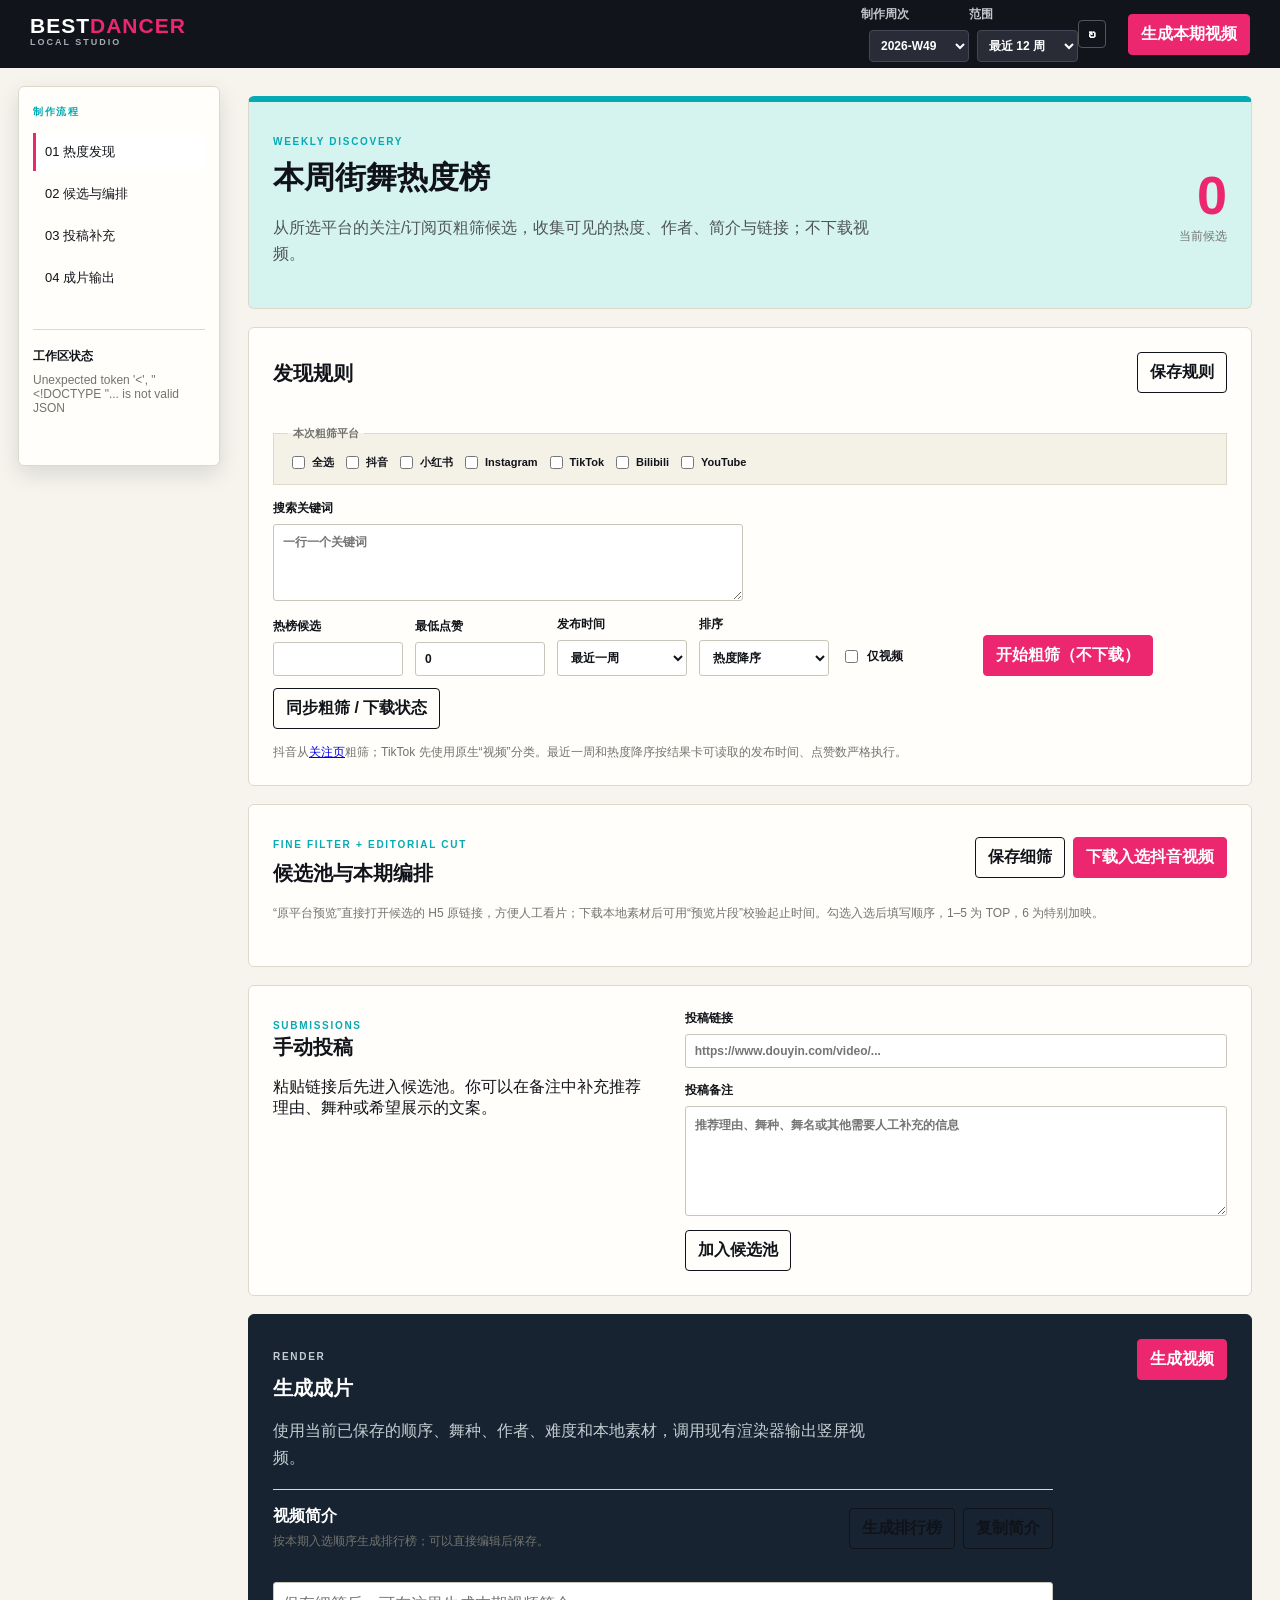
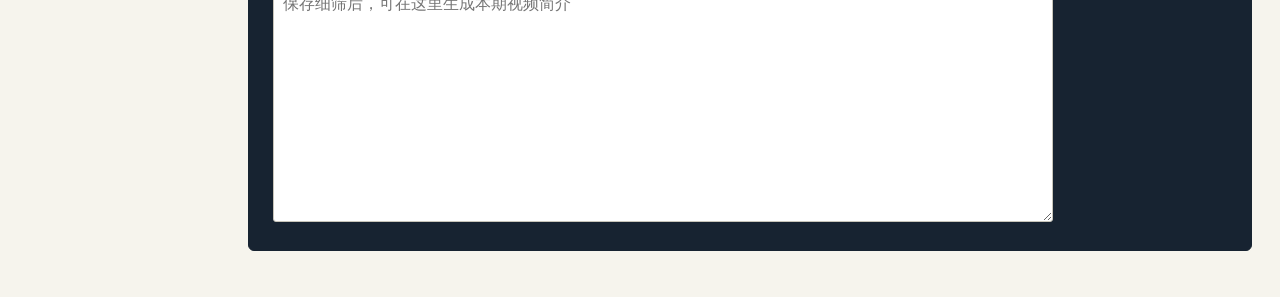
==== admin/index.html @ ee00af4d "feat: add editorial previews and metadata controls" ====
<!doctype html>
<html lang="zh-CN">
<head>
  <meta charset="utf-8">
  <meta name="viewport" content="width=device-width, initial-scale=1">
  <title>BestDancer 工作台</title>
  <link rel="stylesheet" href="style.css">
  <link rel="stylesheet" href="overrides.css">
</head>
<body>
  <header><div class="brand">BEST<span>DANCER</span><small>LOCAL STUDIO</small></div><div class="episode"><label>制作周次<select id="week" aria-label="制作周次"></select></label><label>范围<select id="workspace-range" aria-label="最近周数"><option value="8">最近 8 周</option><option value="12" selected>最近 12 周</option><option value="24">最近 24 周</option></select></label><button class="icon" id="reload" title="刷新工作区">↻</button></div><button class="primary" id="render">生成本期视频</button></header>
  <main>
    <aside>
      <div class="rail-title">制作流程</div>
      <nav><a class="active" href="#discover">01 热度发现</a><a href="#candidates">02 候选与编排</a><a href="#submit">03 投稿补充</a><a href="#produce">04 成片输出</a></nav>
      <section class="status"><b>工作区状态</b><span id="status">正在载入</span><div id="workspace-list" class="workspace-list" aria-label="已载入工作区"></div><pre id="job-output"></pre></section>
    </aside>
    <div class="content">
      <section id="discover" class="panel hero"><div><p class="eyebrow">WEEKLY DISCOVERY</p><h1>本周街舞热度榜</h1><p>从所选平台的关注/订阅页粗筛候选，收集可见的热度、作者、简介与链接；不下载视频。</p></div><div class="metric"><strong id="candidate-count">0</strong><span>当前候选</span></div></section>
      <section class="panel settings"><div class="section-head"><h2>发现规则</h2><button id="save-settings">保存规则</button></div><fieldset class="platform-picker"><legend>本次粗筛平台</legend><label><input id="platform-all" type="checkbox">全选</label><label><input class="platform" value="douyin" type="checkbox">抖音</label><label><input class="platform" value="xiaohongshu" type="checkbox">小红书</label><label><input class="platform" value="instagram" type="checkbox">Instagram</label><label><input class="platform" value="tiktok" type="checkbox">TikTok</label><label><input class="platform" value="bilibili" type="checkbox">Bilibili</label><label><input class="platform" value="youtube" type="checkbox">YouTube</label></fieldset><label>搜索关键词<textarea id="keywords" placeholder="一行一个关键词"></textarea></label><div class="inline discovery-filters"><label>热榜候选<input id="top-limit" type="number" min="5" max="100"></label><label>最低点赞<input id="min-likes" type="number" min="0" step="100" value="0"></label><label>发布时间<select id="recent-days"><option value="7">最近一周</option><option value="30">最近一个月</option></select></label><label>排序<select id="sort-by"><option value="heat_desc">热度降序</option></select></label><label class="check-filter"><input id="videos-only" type="checkbox">仅视频</label><button class="primary" id="discover-action">开始粗筛（不下载）</button><button id="import-action">同步粗筛 / 下载状态</button></div><p class="quiet">抖音从<a href="https://www.douyin.com/follow" target="_blank" rel="noreferrer noopener">关注页</a>粗筛；TikTok 先使用原生“视频”分类。最近一周和热度降序按结果卡可读取的发布时间、点赞数严格执行。</p></section>
      <section id="candidates" class="panel"><div class="section-head"><div><p class="eyebrow">FINE FILTER + EDITORIAL CUT</p><h2>候选池与本期编排</h2></div><div class="section-actions"><button id="save-config">保存细筛</button><button class="primary" id="download-action">下载入选抖音视频</button></div></div><p class="quiet">“原平台预览”直接打开候选的 H5 原链接，方便人工看片；下载本地素材后可用“预览片段”校验起止时间。勾选入选后填写顺序，1–5 为 TOP，6 为特别加映。</p><div id="candidate-list" class="candidate-list"></div></section>
      <section id="submit" class="panel submission-panel"><div><p class="eyebrow">SUBMISSIONS</p><h2>手动投稿</h2><p>粘贴链接后先进入候选池。你可以在备注中补充推荐理由、舞种或希望展示的文案。</p></div><form id="submission-form" class="submission-form"><label>投稿链接<input id="manual-url" type="url" placeholder="https://www.douyin.com/video/..." required></label><label>投稿备注<textarea id="manual-note" rows="4" placeholder="推荐理由、舞种、舞名或其他需要人工补充的信息"></textarea></label><button type="submit" id="add-manual">加入候选池</button></form></section>
      <section id="produce" class="panel produce"><div class="produce-copy"><p class="eyebrow">RENDER</p><h2>生成成片</h2><p>使用当前已保存的顺序、舞种、作者、难度和本地素材，调用现有渲染器输出竖屏视频。</p><div class="video-description"><div class="section-head"><div><h3>视频简介</h3><p>按本期入选顺序生成排行榜；可以直接编辑后保存。</p></div><div class="section-actions"><button id="generate-description" type="button">生成排行榜</button><button id="copy-description" type="button">复制简介</button></div></div><textarea id="video-description" rows="13" placeholder="保存细筛后，可在这里生成本期视频简介"></textarea></div></div><button class="primary" id="render-bottom">生成视频</button></section>
    </div>
  </main>
  <template id="candidate-template"><article class="candidate-card"><header class="candidate-card-header"><label class="choose-control"><input class="chosen" type="checkbox"><span>入选本期</span></label><label class="order-control">视频顺序<input class="order" type="number" min="1" max="6" placeholder="-" aria-label="入选顺序"></label><div class="heat"></div><div class="download-cell"></div><a class="source-link" target="_blank" rel="noreferrer noopener">打开原视频</a></header><div class="candidate-fields"><label>舞种<select class="dance-type"><option value="Hip-hop">Hip-hop</option><option value="Urban">Urban</option><option value="Jazz">Jazz</option><option value="K-pop">K-pop</option><option value="水系">水系</option><option value="Popping">Popping</option><option value="Locking">Locking</option></select></label><label>舞名<input class="title" placeholder="填写舞名"></label><label>作者账号<input class="creator" placeholder="@作者"></label><label>难度<select class="stars"><option value="1">1 星</option><option value="2">2 星</option><option value="3">3 星</option><option value="4">4 星</option><option value="5">5 星</option></select></label><label class="narration-field">口播文案<textarea class="narration" rows="5" placeholder="本支舞的口播文案"></textarea></label><div class="clip-controls" aria-label="视频片段"><label>开始秒数<input class="clip-start" type="number" min="0" step="0.1" value="0"></label><label>结束秒数<input class="clip-end" type="number" min="0.1" step="0.1" placeholder="例如 15"></label><button class="preview-clip" type="button">预览片段</button><span class="clip-status" aria-live="polite"></span><video class="clip-player" controls preload="metadata" hidden></video></div><div class="voice-controls" aria-label="配音试听"><label>口播音色<select class="voice"><option value="zh-CN-XiaoyiNeural">晓伊 · 活力女声</option><option value="zh-CN-XiaoxiaoNeural">晓晓 · 元气女声</option><option value="zh-CN-XiaohanNeural">晓涵 · 轻快女声</option><option value="zh-CN-YunxiNeural">云希 · 清爽男声</option><option value="zh-CN-YunyangNeural">云扬 · 磁性男声</option></select></label><label>语速<select class="voice-rate"><option value="+0%">自然</option><option value="+12%">轻快</option><option value="+20%">高能</option></select></label><button class="preview-voice" type="button">生成试听</button><span class="voice-status" aria-live="polite"></span><audio class="voice-player" controls preload="none" hidden></audio></div></div></article></template>
  <script src="app.js"></script>
</body>
</html>
---- admin/style.css ----
td input,td select,td textarea{padding:6px;font-size:12px}.order{width:52px}.dance-type{margin-bottom:5px}.narration{width:260px;min-height:88px;line-height:1.45;resize:vertical}.chosen{width:auto;accent-color:var(--pink)}.heat{font-weight:900}.heat small{font-weight:400;color:var(--muted);display:block}.source-link{color:var(--cyan);font-weight:700}.submit,.produce{display:flex;justify-content:space-between;gap:25px;align-items:end}.submit>div:last-child{display:grid;grid-template-columns:1fr 1fr auto;gap:8px;flex:1;max-width:600px}.produce{background:#172331;color:#fff;border-color:#172331}.produce p{color:#c4ced2}@media(max-width:800px){header{padding:0 15px}.brand{font-size:16px}main{display:block}aside{border-right:0;border-bottom:1px solid var(--line);padding:12px 16px}nav{display:flex;overflow:auto;margin:8px 0}.status{display:none}.content{padding:15px}.hero,.submit,.produce{display:block}.metric{text-align:left;margin-top:15px}.settings{display:block}.settings>*{margin-bottom:14px}.inline{display:grid;grid-template-columns:1fr 1fr}.inline button{grid-column:span 1}.submit>div:last-child{display:grid;margin-top:14px;grid-template-columns:1fr}.episode label{display:none}}
:root{--ink:#11131a;--paper:#f6f4ed;--card:#fffefa;--line:#dcd8ca;--pink:#ed276f;--cyan:#06a9b4;--yellow:#f5c849;--muted:#73746e}*{box-sizing:border-box}body{margin:0;background:var(--paper);color:var(--ink);font-family:ui-rounded,"PingFang SC","Hiragino Sans GB",sans-serif;letter-spacing:0}header{height:68px;display:flex;align-items:center;gap:22px;padding:0 30px;background:#12141c;color:#fff;position:sticky;top:0;z-index:4}.brand{font-weight:900;font-size:21px;line-height:17px;letter-spacing:1px}.brand span{color:var(--pink)}.brand small{display:block;font-size:9px;letter-spacing:2px;color:#a8abb6}.episode{margin-left:auto;display:flex;align-items:center;gap:8px}.episode label{font-size:12px;color:#c3c5cc}.episode input{margin-left:8px;background:#292c36;border:1px solid #444855;color:white;padding:7px;border-radius:4px}button{border:1px solid var(--ink);background:transparent;color:var(--ink);border-radius:4px;padding:9px 12px;font:inherit;font-weight:700;cursor:pointer}button:hover{background:var(--yellow)}button.primary{background:var(--pink);color:#fff;border-color:var(--pink)}button.primary:hover{background:#c91758}.icon{color:#fff;border-color:#555;padding:4px 9px}main{display:grid;grid-template-columns:216px minmax(0,1fr);min-height:calc(100vh - 68px)}aside{border-right:1px solid var(--line);padding:28px 16px;background:#eeece3}.rail-title,.eyebrow{font-size:10px;font-weight:900;letter-spacing:1.7px;color:var(--cyan)}nav{margin:14px 0 32px;display:grid;gap:4px}nav a{color:var(--ink);text-decoration:none;font-size:13px;padding:10px 9px;border-left:3px solid transparent}nav a.active,nav a:hover{background:#fff;border-left-color:var(--pink)}.status{border-top:1px solid var(--line);padding-top:18px;font-size:12px}.status b{display:block;margin-bottom:8px}.status span{color:var(--muted)}pre{white-space:pre-wrap;font-size:10px;max-height:200px;overflow:auto}.content{max-width:1300px;width:100%;margin:auto;padding:28px}.panel{background:var(--card);border:1px solid var(--line);margin-bottom:18px;padding:24px;border-radius:6px}.hero{background:#d5f4ef;display:flex;justify-content:space-between;align-items:center;min-height:174px;border-top:6px solid var(--cyan)}h1{font-size:31px;margin:6px 0}h2{font-size:20px;margin:3px 0 0}.hero p:not(.eyebrow),.submit p,.produce p{color:#4e5556;max-width:620px;line-height:1.65}.metric{text-align:right}.metric strong{font-size:54px;color:var(--pink);display:block}.metric span{font-size:12px;color:var(--muted)}.section-head{display:flex;align-items:center;justify-content:space-between;margin-bottom:18px}.settings{display:grid;grid-template-columns:1fr 1fr;gap:15px}.settings .section-head,.settings .inline,.settings .quiet{grid-column:1/-1}label{font-size:12px;font-weight:800;display:grid;gap:7px}input,textarea,select{width:100%;font:inherit;color:var(--ink);background:#fff;border:1px solid #c8c5ba;border-radius:3px;padding:9px}textarea{height:77px;resize:vertical}.inline{display:flex;align-items:end;gap:12px}.inline label{width:130px}.quiet{color:var(--muted);font-size:12px;margin:0}.table-wrap{overflow:auto}table{border-collapse:collapse;width:100%;min-width:780px}th{text-align:left;font-size:11px;letter-spacing:1px;color:var(--muted);padding:10px;border-bottom:1px solid var(--line)}td{padding:9px;border-bottom:1px solid #ece9df;font-size:13px;vertical-align:top}td input,td select{padding:6px;font-size:12px}.chosen{width:auto;accent-color:var(--pink)}.heat{font-weight:900}.heat small{font-weight:400;color:var(--muted);display:block}.source-link{color:var(--cyan);font-weight:700}.selected-list{display:flex;gap:10px;flex-wrap:wrap}.pick{padding:11px 14px;background:#f9eec3;border:1px solid #e2c763;border-radius:4px;min-width:150px;cursor:grab}.pick b{display:block;font-size:11px;color:#92510a}.pick span{font-size:13px}.submit,.produce{display:flex;justify-content:space-between;gap:25px;align-items:end}.submit>div:last-child{display:grid;grid-template-columns:1fr 1fr auto;gap:8px;flex:1;max-width:600px}.produce{background:#172331;color:#fff;border-color:#172331}.produce p{color:#c4ced2}@media(max-width:800px){header{padding:0 15px}.brand{font-size:16px}main{display:block}aside{border-right:0;border-bottom:1px solid var(--line);padding:12px 16px}nav{display:flex;overflow:auto;margin:8px 0}.status{display:none}.content{padding:15px}.hero,.submit,.produce{display:block}.metric{text-align:left;margin-top:15px}.settings{display:block}.settings>*{margin-bottom:14px}.inline{display:grid;grid-template-columns:1fr 1fr}.inline button{grid-column:span 1}.submit>div:last-child{display:grid;margin-top:14px;grid-template-columns:1fr}.episode label{display:none}}
---- admin/overrides.css ----
.platform-picker {
  display: flex;
  flex-wrap: wrap;
  gap: 8px;
  align-items: center;
}

@media (min-width: 981px) {
  main { display: block; }

  aside {
    position: fixed;
    z-index: 3;
    top: 86px;
    left: 18px;
    width: 202px;
    max-height: calc(100vh - 104px);
    overflow: auto;
    padding: 18px 14px;
    border: 1px solid #dcd8ca;
    border-radius: 6px;
    background: #fffefa;
    box-shadow: 0 8px 22px rgba(17, 19, 26, 0.12);
  }

  .content {
    max-width: 1300px;
    padding-left: 248px;
  }

  aside .status { margin-top: 24px; }
}

.platform-picker label {
  display: flex;
  gap: 4px;
  align-items: center;
  color: #11131a;
  font-size: 11px;
}

.platform-picker input {
  width: auto;
  accent-color: #ed276f;
}

.platform-picker {
  grid-column: 1 / -1;
  margin: 0;
  padding: 12px 14px;
  border: 1px solid #dcd8ca;
  background: #f4f1e7;
}

.platform-picker legend {
  padding: 0 5px;
  color: #73746e;
  font-size: 11px;
  font-weight: 800;
}

.discovery-filters {
  align-items: end;
  flex-wrap: wrap;
}

.discovery-filters .check-filter {
  display: flex;
  gap: 6px;
  align-items: center;
  min-height: 38px;
}

.discovery-filters .check-filter input { width: auto; accent-color: #ed276f; }

.workspace-list {
  display: grid;
  gap: 5px;
  margin-top: 12px;
}

.workspace-item {
  width: 100%;
  padding: 7px 8px;
  border-color: #dcd8ca;
  color: #494a48;
  font-size: 10px;
  line-height: 1.35;
  text-align: left;
}

.workspace-item:hover,
.workspace-item.active {
  border-color: #ed276f;
  background: #fff1f6;
  color: #11131a;
}

.episode select {
  margin-left: 8px;
  border: 1px solid #444855;
  border-radius: 4px;
  background: #292c36;
  color: #fff;
  padding: 7px;
}

.section-actions {
  display: flex;
  gap: 8px;
}

.download {
  font-size: 11px;
  font-weight: 800;
  white-space: nowrap;
}

.download.ready { color: #148164; }
.download.downloaded { color: #087fa1; }
.download.unavailable,
.download.failed { color: #a2403f; }

.candidate-list {
  display: grid;
  gap: 14px;
  margin-top: 20px;
}

.candidate-card {
  border: 1px solid #dcd8ca;
  border-left: 4px solid #06a9b4;
  background: #fffefa;
}

.candidate-card:has(.chosen:checked) {
  border-left-color: #ed276f;
  background: #fffafc;
}

.candidate-card-header {
  display: flex;
  align-items: center;
  gap: 18px;
  padding: 12px 16px;
  border-bottom: 1px solid #e7e3d8;
  background: #f4f1e7;
  color: #11131a;
}

.choose-control,
.order-control {
  display: flex;
  align-items: center;
  gap: 7px;
  font-size: 12px;
  font-weight: 800;
}

.choose-control input { width: auto; accent-color: #ed276f; }
.order-control input { width: 56px; padding: 5px 7px; }
.candidate-card .heat { margin-left: auto; font-size: 15px; }
.candidate-card .heat small { display: inline; margin-left: 6px; }
.candidate-card .source-link { margin-left: 4px; white-space: nowrap; }

.candidate-fields {
  display: grid;
  grid-template-columns: 150px minmax(180px, 1fr) minmax(180px, 1fr) 100px;
  gap: 14px;
  padding: 16px;
}

.candidate-fields label,
.submission-form label {
  display: grid;
  gap: 7px;
  font-size: 12px;
  font-weight: 800;
}

.candidate-fields .narration-field { grid-column: 1 / -1; }
.candidate-fields textarea { min-height: 112px; line-height: 1.55; resize: vertical; }

.clip-controls,
.voice-controls {
  display: flex;
  grid-column: 1 / -1;
  flex-wrap: wrap;
  gap: 12px;
  align-items: end;
  padding: 12px;
  border: 1px solid #dcd8ca;
  background: #f7f4ec;
}

.clip-controls label,
.voice-controls label { min-width: 155px; }
.clip-controls button,
.voice-controls button { min-height: 38px; }
.clip-status,
.voice-status { min-width: 88px; padding: 9px 0; color: #5f605c; font-size: 12px; }
.clip-player { width: min(100%, 360px); max-height: 320px; background: #11131a; }
.voice-player { width: min(100%, 280px); height: 38px; }

.submission-panel {
  display: grid;
  grid-template-columns: minmax(260px, 0.7fr) minmax(360px, 1fr);
  gap: 32px;
  align-items: start;
}

.submission-panel p { margin-bottom: 0; }

.submission-form {
  display: grid;
  gap: 14px;
}

.submission-form textarea { min-height: 110px; line-height: 1.55; resize: vertical; }
.submission-form button { justify-self: start; }

.produce { align-items: start; }
.produce-copy { width: min(100%, 780px); }
.video-description {
  margin-top: 18px;
  padding-top: 16px;
  border-top: 1px solid #dcd8ca;
}

.video-description h3 { margin: 0; font-size: 16px; }
.video-description p { margin: 5px 0 0; color: #73746e; font-size: 12px; }
.video-description textarea { width: 100%; min-height: 240px; margin-top: 12px; line-height: 1.55; resize: vertical; }

@media (max-width: 1000px) {
  header { height: auto; }
  .episode { margin-left: auto; }
  .candidate-fields { grid-template-columns: repeat(2, minmax(0, 1fr)); }
}

@media (max-width: 980px) {
  main { display: block; }
  aside {
    border-right: 0;
    border-bottom: 1px solid #dcd8ca;
    padding: 14px 20px;
    background: #eeece3;
  }
  aside nav { display: flex; overflow-x: auto; gap: 4px; margin: 10px 0 0; }
  aside nav a { flex: 0 0 auto; }
  aside .status { display: none; }
  .content { padding: 20px; }
}

@media (max-width: 800px) {
  .section-actions { margin-top: 12px; }
  .candidate-card-header { align-items: flex-start; flex-wrap: wrap; gap: 10px 14px; }
  .candidate-card .heat { margin-left: 0; }
  .candidate-fields { grid-template-columns: 1fr; }
  .clip-controls,
  .voice-controls { align-items: stretch; }
  .clip-controls label,
  .voice-controls label { min-width: 0; flex: 1 1 140px; }
  .clip-player,
  .voice-player { width: 100%; }
  .submission-panel { grid-template-columns: 1fr; gap: 20px; }
}
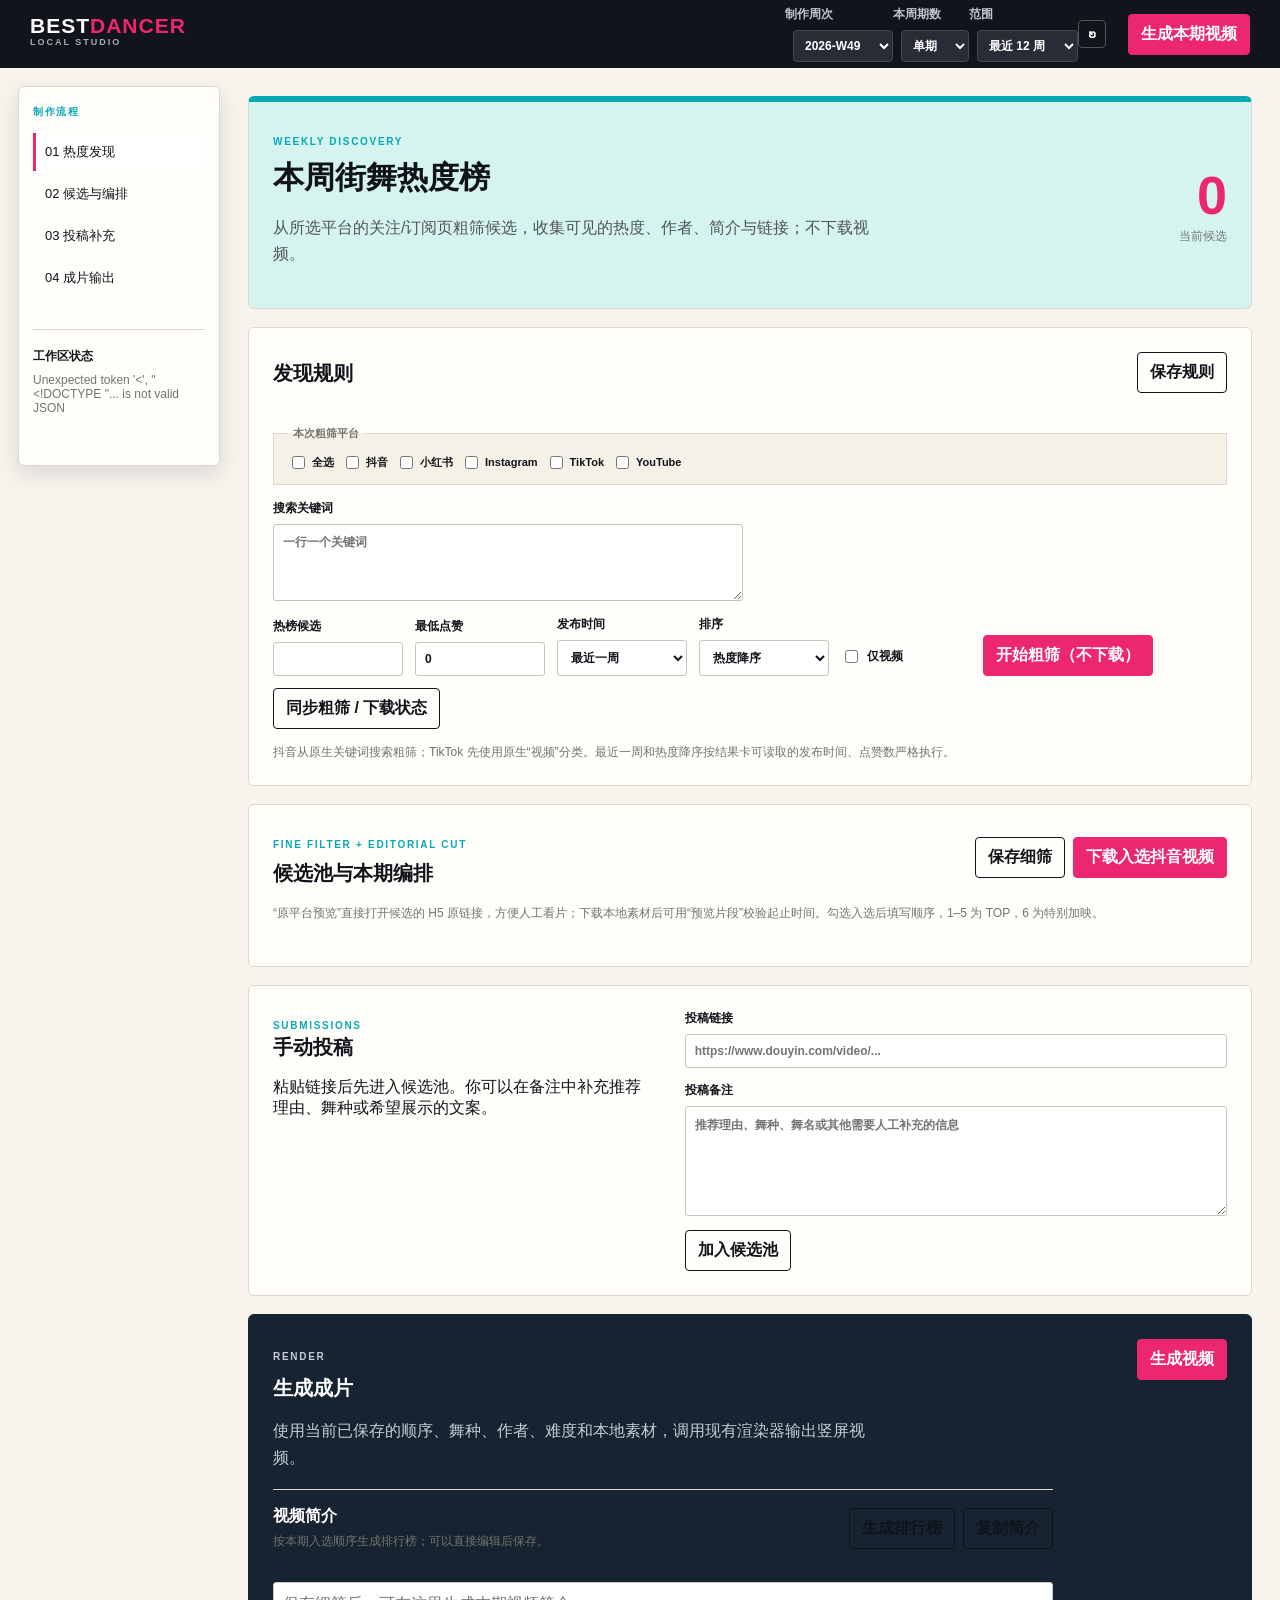
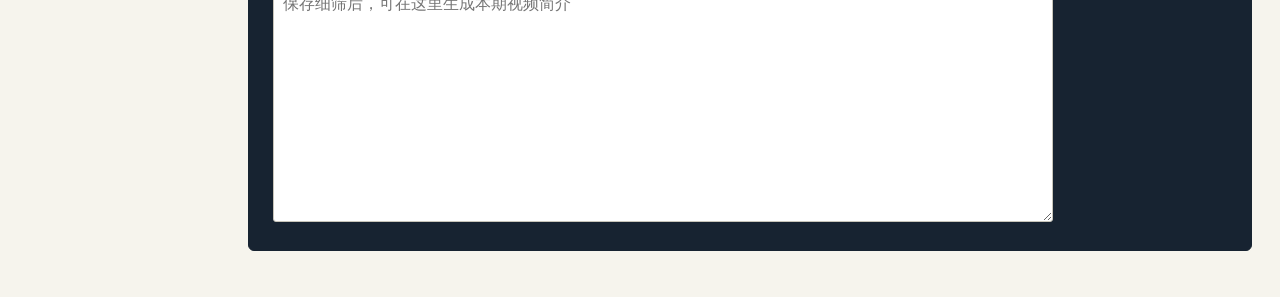
==== commit 066bd4cf: "feat: improve cross-platform dance curation Add A/B editions, native video-only discovery with Xiaoh" ====
--- a/admin/index.html
+++ b/admin/index.html
@@ -8,7 +8,7 @@
   <link rel="stylesheet" href="overrides.css">
 </head>
 <body>
-  <header><div class="brand">BEST<span>DANCER</span><small>LOCAL STUDIO</small></div><div class="episode"><label>制作周次<select id="week" aria-label="制作周次"></select></label><label>范围<select id="workspace-range" aria-label="最近周数"><option value="8">最近 8 周</option><option value="12" selected>最近 12 周</option><option value="24">最近 24 周</option></select></label><button class="icon" id="reload" title="刷新工作区">↻</button></div><button class="primary" id="render">生成本期视频</button></header>
+  <header><div class="brand">BEST<span>DANCER</span><small>LOCAL STUDIO</small></div><div class="episode"><label>制作周次<select id="week" aria-label="制作周次"></select></label><label>本周期数<select id="edition" aria-label="本周期数"><option value="">单期</option><option value="A">上部</option><option value="B">下部</option></select></label><label>范围<select id="workspace-range" aria-label="最近周数"><option value="8">最近 8 周</option><option value="12" selected>最近 12 周</option><option value="24">最近 24 周</option></select></label><button class="icon" id="reload" title="刷新工作区">↻</button></div><button class="primary" id="render">生成本期视频</button></header>
   <main>
     <aside>
       <div class="rail-title">制作流程</div>
@@ -17,13 +17,13 @@
     </aside>
     <div class="content">
       <section id="discover" class="panel hero"><div><p class="eyebrow">WEEKLY DISCOVERY</p><h1>本周街舞热度榜</h1><p>从所选平台的关注/订阅页粗筛候选，收集可见的热度、作者、简介与链接；不下载视频。</p></div><div class="metric"><strong id="candidate-count">0</strong><span>当前候选</span></div></section>
-      <section class="panel settings"><div class="section-head"><h2>发现规则</h2><button id="save-settings">保存规则</button></div><fieldset class="platform-picker"><legend>本次粗筛平台</legend><label><input id="platform-all" type="checkbox">全选</label><label><input class="platform" value="douyin" type="checkbox">抖音</label><label><input class="platform" value="xiaohongshu" type="checkbox">小红书</label><label><input class="platform" value="instagram" type="checkbox">Instagram</label><label><input class="platform" value="tiktok" type="checkbox">TikTok</label><label><input class="platform" value="bilibili" type="checkbox">Bilibili</label><label><input class="platform" value="youtube" type="checkbox">YouTube</label></fieldset><label>搜索关键词<textarea id="keywords" placeholder="一行一个关键词"></textarea></label><div class="inline discovery-filters"><label>热榜候选<input id="top-limit" type="number" min="5" max="100"></label><label>最低点赞<input id="min-likes" type="number" min="0" step="100" value="0"></label><label>发布时间<select id="recent-days"><option value="7">最近一周</option><option value="30">最近一个月</option></select></label><label>排序<select id="sort-by"><option value="heat_desc">热度降序</option></select></label><label class="check-filter"><input id="videos-only" type="checkbox">仅视频</label><button class="primary" id="discover-action">开始粗筛（不下载）</button><button id="import-action">同步粗筛 / 下载状态</button></div><p class="quiet">抖音从<a href="https://www.douyin.com/follow" target="_blank" rel="noreferrer noopener">关注页</a>粗筛；TikTok 先使用原生“视频”分类。最近一周和热度降序按结果卡可读取的发布时间、点赞数严格执行。</p></section>
+      <section class="panel settings"><div class="section-head"><h2>发现规则</h2><button id="save-settings">保存规则</button></div><fieldset class="platform-picker"><legend>本次粗筛平台</legend><label><input id="platform-all" type="checkbox">全选</label><label><input class="platform" value="douyin" type="checkbox">抖音</label><label><input class="platform" value="xiaohongshu" type="checkbox">小红书</label><label><input class="platform" value="instagram" type="checkbox">Instagram</label><label><input class="platform" value="tiktok" type="checkbox">TikTok</label><label><input class="platform" value="youtube" type="checkbox">YouTube</label></fieldset><label>搜索关键词<textarea id="keywords" placeholder="一行一个关键词"></textarea></label><div class="inline discovery-filters"><label>热榜候选<input id="top-limit" type="number" min="5" max="100"></label><label>最低点赞<input id="min-likes" type="number" min="0" step="100" value="0"></label><label>发布时间<select id="recent-days"><option value="7">最近一周</option><option value="30">最近一个月</option></select></label><label>排序<select id="sort-by"><option value="heat_desc">热度降序</option></select></label><label class="check-filter"><input id="videos-only" type="checkbox">仅视频</label><button class="primary" id="discover-action">开始粗筛（不下载）</button><button id="import-action">同步粗筛 / 下载状态</button></div><p class="quiet">抖音从原生关键词搜索粗筛；TikTok 先使用原生“视频”分类。最近一周和热度降序按结果卡可读取的发布时间、点赞数严格执行。</p></section>
       <section id="candidates" class="panel"><div class="section-head"><div><p class="eyebrow">FINE FILTER + EDITORIAL CUT</p><h2>候选池与本期编排</h2></div><div class="section-actions"><button id="save-config">保存细筛</button><button class="primary" id="download-action">下载入选抖音视频</button></div></div><p class="quiet">“原平台预览”直接打开候选的 H5 原链接，方便人工看片；下载本地素材后可用“预览片段”校验起止时间。勾选入选后填写顺序，1–5 为 TOP，6 为特别加映。</p><div id="candidate-list" class="candidate-list"></div></section>
       <section id="submit" class="panel submission-panel"><div><p class="eyebrow">SUBMISSIONS</p><h2>手动投稿</h2><p>粘贴链接后先进入候选池。你可以在备注中补充推荐理由、舞种或希望展示的文案。</p></div><form id="submission-form" class="submission-form"><label>投稿链接<input id="manual-url" type="url" placeholder="https://www.douyin.com/video/..." required></label><label>投稿备注<textarea id="manual-note" rows="4" placeholder="推荐理由、舞种、舞名或其他需要人工补充的信息"></textarea></label><button type="submit" id="add-manual">加入候选池</button></form></section>
       <section id="produce" class="panel produce"><div class="produce-copy"><p class="eyebrow">RENDER</p><h2>生成成片</h2><p>使用当前已保存的顺序、舞种、作者、难度和本地素材，调用现有渲染器输出竖屏视频。</p><div class="video-description"><div class="section-head"><div><h3>视频简介</h3><p>按本期入选顺序生成排行榜；可以直接编辑后保存。</p></div><div class="section-actions"><button id="generate-description" type="button">生成排行榜</button><button id="copy-description" type="button">复制简介</button></div></div><textarea id="video-description" rows="13" placeholder="保存细筛后，可在这里生成本期视频简介"></textarea></div></div><button class="primary" id="render-bottom">生成视频</button></section>
     </div>
   </main>
-  <template id="candidate-template"><article class="candidate-card"><header class="candidate-card-header"><label class="choose-control"><input class="chosen" type="checkbox"><span>入选本期</span></label><label class="order-control">视频顺序<input class="order" type="number" min="1" max="6" placeholder="-" aria-label="入选顺序"></label><div class="heat"></div><div class="download-cell"></div><a class="source-link" target="_blank" rel="noreferrer noopener">打开原视频</a></header><div class="candidate-fields"><label>舞种<select class="dance-type"><option value="Hip-hop">Hip-hop</option><option value="Urban">Urban</option><option value="Jazz">Jazz</option><option value="K-pop">K-pop</option><option value="水系">水系</option><option value="Popping">Popping</option><option value="Locking">Locking</option></select></label><label>舞名<input class="title" placeholder="填写舞名"></label><label>作者账号<input class="creator" placeholder="@作者"></label><label>难度<select class="stars"><option value="1">1 星</option><option value="2">2 星</option><option value="3">3 星</option><option value="4">4 星</option><option value="5">5 星</option></select></label><label class="narration-field">口播文案<textarea class="narration" rows="5" placeholder="本支舞的口播文案"></textarea></label><div class="clip-controls" aria-label="视频片段"><label>开始秒数<input class="clip-start" type="number" min="0" step="0.1" value="0"></label><label>结束秒数<input class="clip-end" type="number" min="0.1" step="0.1" placeholder="例如 15"></label><button class="preview-clip" type="button">预览片段</button><span class="clip-status" aria-live="polite"></span><video class="clip-player" controls preload="metadata" hidden></video></div><div class="voice-controls" aria-label="配音试听"><label>口播音色<select class="voice"><option value="zh-CN-XiaoyiNeural">晓伊 · 活力女声</option><option value="zh-CN-XiaoxiaoNeural">晓晓 · 元气女声</option><option value="zh-CN-XiaohanNeural">晓涵 · 轻快女声</option><option value="zh-CN-YunxiNeural">云希 · 清爽男声</option><option value="zh-CN-YunyangNeural">云扬 · 磁性男声</option></select></label><label>语速<select class="voice-rate"><option value="+0%">自然</option><option value="+12%">轻快</option><option value="+20%">高能</option></select></label><button class="preview-voice" type="button">生成试听</button><span class="voice-status" aria-live="polite"></span><audio class="voice-player" controls preload="none" hidden></audio></div></div></article></template>
+  <template id="candidate-template"><article class="candidate-card"><header class="candidate-card-header"><label class="choose-control"><input class="chosen" type="checkbox"><span>入选本期</span></label><label class="order-control">视频顺序<input class="order" type="number" min="1" max="6" placeholder="-" aria-label="入选顺序"></label><div class="heat"></div><div class="download-cell"></div><a class="source-link" target="_blank" rel="noreferrer noopener">打开原视频</a></header><div class="candidate-fields"><label>舞种<select class="dance-type"><option value="Hip-hop">Hip-hop</option><option value="Urban">Urban</option><option value="Jazz">Jazz</option><option value="K-pop">K-pop</option><option value="水系">水系</option><option value="Popping">Popping</option><option value="Locking">Locking</option></select></label><label>舞名<input class="title" placeholder="填写舞名"></label><label>作者账号<input class="creator" placeholder="@作者"></label><label>难度<select class="stars"><option value="1">1 星</option><option value="2">2 星</option><option value="3">3 星</option><option value="4">4 星</option><option value="5">5 星</option></select></label><label class="narration-field">口播文案<textarea class="narration" rows="5" placeholder="本支舞的口播文案"></textarea></label><div class="clip-controls" aria-label="视频片段"><label>开始秒数<input class="clip-start" type="number" min="0" step="0.1" value="0"></label><label>结束秒数<input class="clip-end" type="number" min="0.1" step="0.1" placeholder="例如 15"></label><button class="preview-clip" type="button">预览片段</button><span class="clip-status" aria-live="polite"></span><video class="clip-player" controls preload="metadata" hidden></video></div><div class="voice-controls" aria-label="配音试听"><label>口播音色<select class="voice"><option value="zh-CN-XiaoyiNeural">晓伊 · 活力女声</option><option value="zh-CN-XiaoxiaoNeural">晓晓 · 元气女声</option><option value="zh-CN-YunxiNeural">云希 · 清爽男声</option><option value="zh-CN-YunyangNeural">云扬 · 磁性男声</option><option value="zh-CN-YunxiaNeural">云夏 · 轻快男声</option><option value="zh-CN-YunjianNeural">云健 · 沉稳男声</option></select></label><label>语速<select class="voice-rate"><option value="+0%">自然</option><option value="+12%">轻快</option><option value="+20%">高能</option></select></label><button class="preview-voice" type="button">生成试听</button><span class="voice-status" aria-live="polite"></span><audio class="voice-player" controls preload="none" hidden></audio></div></div></article></template>
   <script src="app.js"></script>
 </body>
 </html>
--- a/admin/overrides.css
+++ b/admin/overrides.css
@@ -162,6 +162,8 @@
 .candidate-card .heat { margin-left: auto; font-size: 15px; }
 .candidate-card .heat small { display: inline; margin-left: 6px; }
 .candidate-card .source-link { margin-left: 4px; white-space: nowrap; }
+.candidate-tier { padding: 3px 7px; border: 1px solid #06a9b4; border-radius: 3px; color: #067b83; font-size: 10px; font-weight: 800; white-space: nowrap; }
+.candidate-tier.backup { border-color: #a4a095; color: #73746e; }
 
 .candidate-fields {
   display: grid;
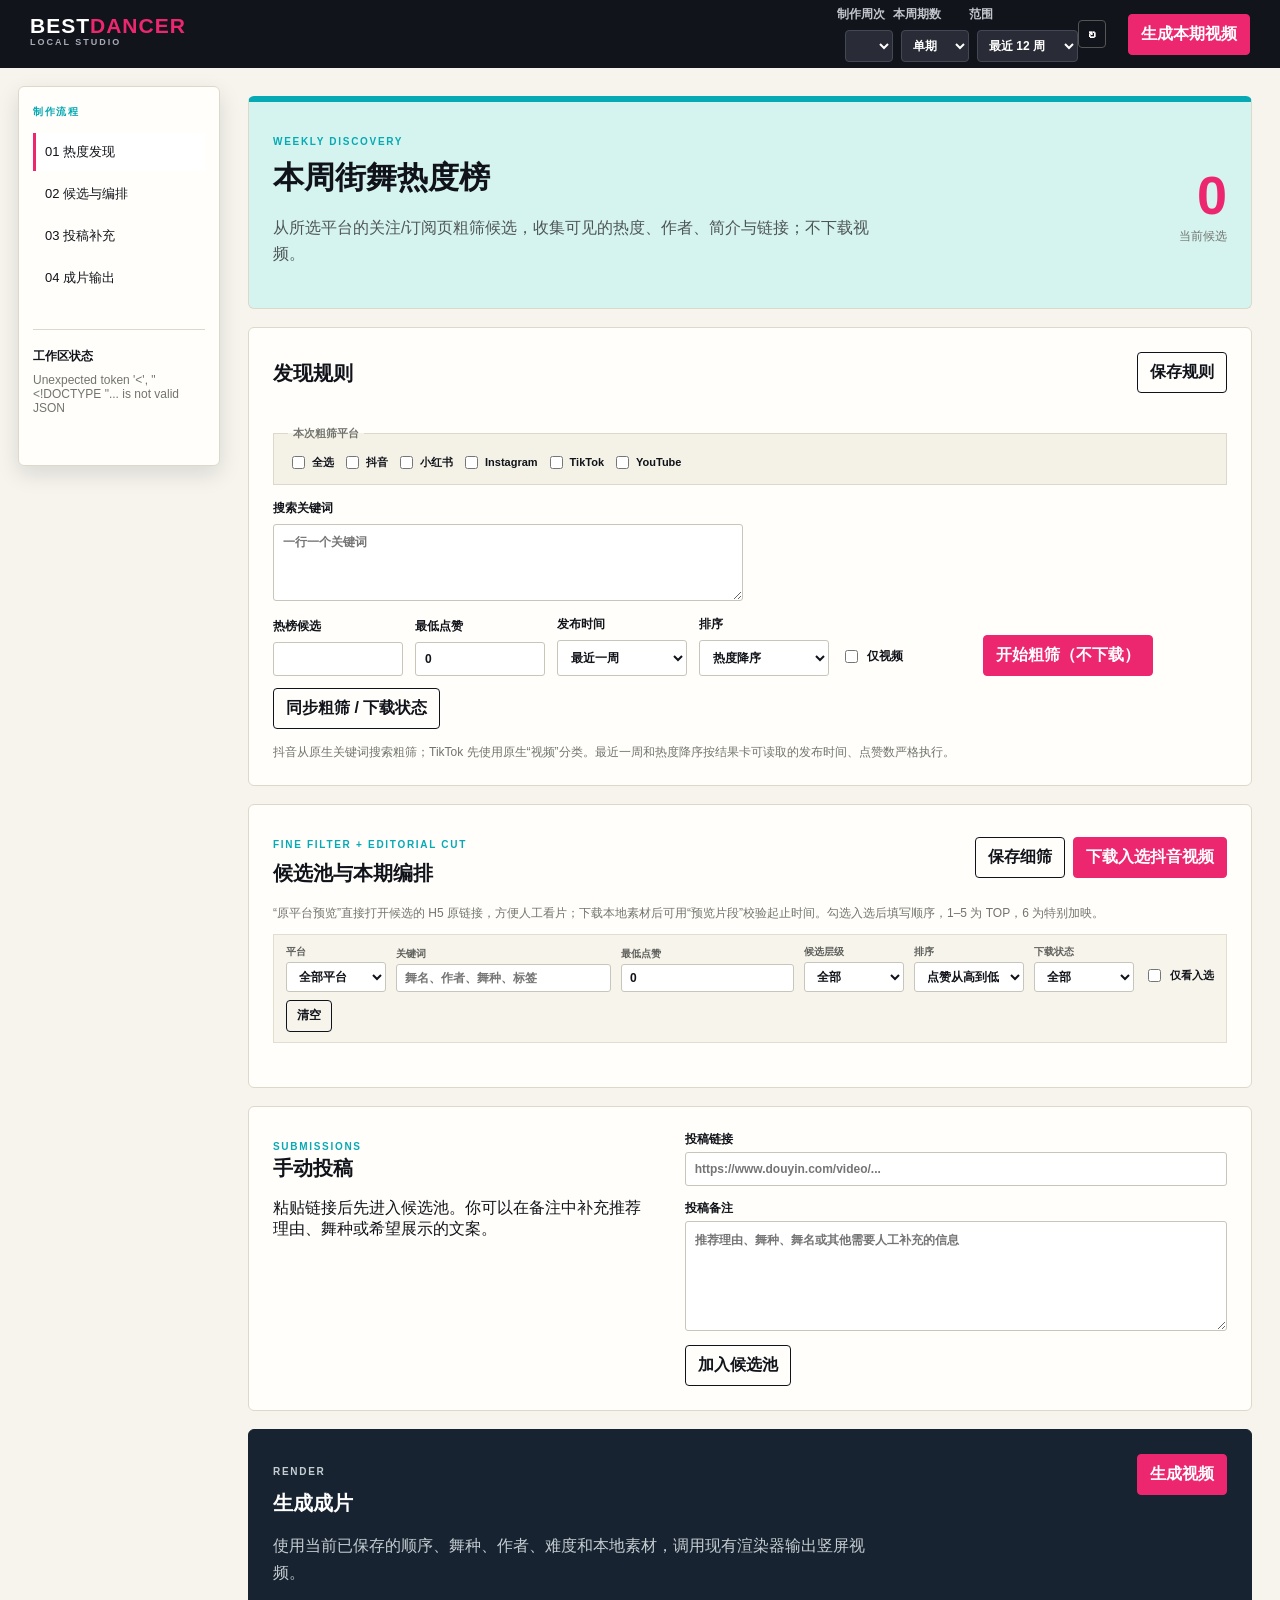
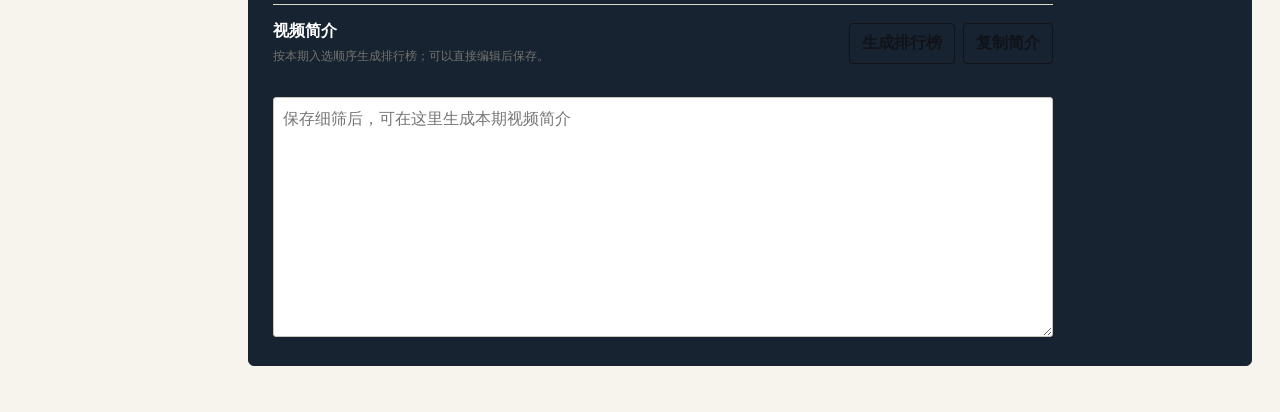
==== commit 90441c17: "feat: improve editorial candidate workflow" ====
--- a/admin/index.html
+++ b/admin/index.html
@@ -18,12 +18,12 @@
     <div class="content">
       <section id="discover" class="panel hero"><div><p class="eyebrow">WEEKLY DISCOVERY</p><h1>本周街舞热度榜</h1><p>从所选平台的关注/订阅页粗筛候选，收集可见的热度、作者、简介与链接；不下载视频。</p></div><div class="metric"><strong id="candidate-count">0</strong><span>当前候选</span></div></section>
       <section class="panel settings"><div class="section-head"><h2>发现规则</h2><button id="save-settings">保存规则</button></div><fieldset class="platform-picker"><legend>本次粗筛平台</legend><label><input id="platform-all" type="checkbox">全选</label><label><input class="platform" value="douyin" type="checkbox">抖音</label><label><input class="platform" value="xiaohongshu" type="checkbox">小红书</label><label><input class="platform" value="instagram" type="checkbox">Instagram</label><label><input class="platform" value="tiktok" type="checkbox">TikTok</label><label><input class="platform" value="youtube" type="checkbox">YouTube</label></fieldset><label>搜索关键词<textarea id="keywords" placeholder="一行一个关键词"></textarea></label><div class="inline discovery-filters"><label>热榜候选<input id="top-limit" type="number" min="5" max="100"></label><label>最低点赞<input id="min-likes" type="number" min="0" step="100" value="0"></label><label>发布时间<select id="recent-days"><option value="7">最近一周</option><option value="30">最近一个月</option></select></label><label>排序<select id="sort-by"><option value="heat_desc">热度降序</option></select></label><label class="check-filter"><input id="videos-only" type="checkbox">仅视频</label><button class="primary" id="discover-action">开始粗筛（不下载）</button><button id="import-action">同步粗筛 / 下载状态</button></div><p class="quiet">抖音从原生关键词搜索粗筛；TikTok 先使用原生“视频”分类。最近一周和热度降序按结果卡可读取的发布时间、点赞数严格执行。</p></section>
-      <section id="candidates" class="panel"><div class="section-head"><div><p class="eyebrow">FINE FILTER + EDITORIAL CUT</p><h2>候选池与本期编排</h2></div><div class="section-actions"><button id="save-config">保存细筛</button><button class="primary" id="download-action">下载入选抖音视频</button></div></div><p class="quiet">“原平台预览”直接打开候选的 H5 原链接，方便人工看片；下载本地素材后可用“预览片段”校验起止时间。勾选入选后填写顺序，1–5 为 TOP，6 为特别加映。</p><div id="candidate-list" class="candidate-list"></div></section>
+      <section id="candidates" class="panel"><div class="section-head"><div><p class="eyebrow">FINE FILTER + EDITORIAL CUT</p><h2>候选池与本期编排</h2></div><div class="section-actions"><button id="save-config">保存细筛</button><button class="primary" id="download-action">下载入选抖音视频</button></div></div><p class="quiet">“原平台预览”直接打开候选的 H5 原链接，方便人工看片；下载本地素材后可用“预览片段”校验起止时间。勾选入选后填写顺序，1–5 为 TOP，6 为特别加映。</p><div class="candidate-filters" aria-label="候选筛选"><label>平台<select id="candidate-platform"><option value="">全部平台</option></select></label><label class="candidate-keyword">关键词<input id="candidate-query" type="search" placeholder="舞名、作者、舞种、标签"></label><label>最低点赞<input id="candidate-min-likes" type="number" min="0" step="1000" value="0"></label><label>候选层级<select id="candidate-tier"><option value="">全部</option><option value="top">TOP10</option><option value="backup">备选</option></select></label><label>下载状态<select id="candidate-download"><option value="">全部</option><option value="downloaded">已下载</option><option value="ready">可下载</option><option value="link_only">仅链接</option><option value="failed">下载失败</option></select></label><label class="candidate-selected"><input id="candidate-selected" type="checkbox">仅看入选</label><button id="clear-candidate-filters" type="button" title="清空候选筛选">清空</button></div><div id="candidate-list" class="candidate-list"></div></section>
       <section id="submit" class="panel submission-panel"><div><p class="eyebrow">SUBMISSIONS</p><h2>手动投稿</h2><p>粘贴链接后先进入候选池。你可以在备注中补充推荐理由、舞种或希望展示的文案。</p></div><form id="submission-form" class="submission-form"><label>投稿链接<input id="manual-url" type="url" placeholder="https://www.douyin.com/video/..." required></label><label>投稿备注<textarea id="manual-note" rows="4" placeholder="推荐理由、舞种、舞名或其他需要人工补充的信息"></textarea></label><button type="submit" id="add-manual">加入候选池</button></form></section>
       <section id="produce" class="panel produce"><div class="produce-copy"><p class="eyebrow">RENDER</p><h2>生成成片</h2><p>使用当前已保存的顺序、舞种、作者、难度和本地素材，调用现有渲染器输出竖屏视频。</p><div class="video-description"><div class="section-head"><div><h3>视频简介</h3><p>按本期入选顺序生成排行榜；可以直接编辑后保存。</p></div><div class="section-actions"><button id="generate-description" type="button">生成排行榜</button><button id="copy-description" type="button">复制简介</button></div></div><textarea id="video-description" rows="13" placeholder="保存细筛后，可在这里生成本期视频简介"></textarea></div></div><button class="primary" id="render-bottom">生成视频</button></section>
     </div>
   </main>
-  <template id="candidate-template"><article class="candidate-card"><header class="candidate-card-header"><label class="choose-control"><input class="chosen" type="checkbox"><span>入选本期</span></label><label class="order-control">视频顺序<input class="order" type="number" min="1" max="6" placeholder="-" aria-label="入选顺序"></label><div class="heat"></div><div class="download-cell"></div><a class="source-link" target="_blank" rel="noreferrer noopener">打开原视频</a></header><div class="candidate-fields"><label>舞种<select class="dance-type"><option value="Hip-hop">Hip-hop</option><option value="Urban">Urban</option><option value="Jazz">Jazz</option><option value="K-pop">K-pop</option><option value="水系">水系</option><option value="Popping">Popping</option><option value="Locking">Locking</option></select></label><label>舞名<input class="title" placeholder="填写舞名"></label><label>作者账号<input class="creator" placeholder="@作者"></label><label>难度<select class="stars"><option value="1">1 星</option><option value="2">2 星</option><option value="3">3 星</option><option value="4">4 星</option><option value="5">5 星</option></select></label><label class="narration-field">口播文案<textarea class="narration" rows="5" placeholder="本支舞的口播文案"></textarea></label><div class="clip-controls" aria-label="视频片段"><label>开始秒数<input class="clip-start" type="number" min="0" step="0.1" value="0"></label><label>结束秒数<input class="clip-end" type="number" min="0.1" step="0.1" placeholder="例如 15"></label><button class="preview-clip" type="button">预览片段</button><span class="clip-status" aria-live="polite"></span><video class="clip-player" controls preload="metadata" hidden></video></div><div class="voice-controls" aria-label="配音试听"><label>口播音色<select class="voice"><option value="zh-CN-XiaoyiNeural">晓伊 · 活力女声</option><option value="zh-CN-XiaoxiaoNeural">晓晓 · 元气女声</option><option value="zh-CN-YunxiNeural">云希 · 清爽男声</option><option value="zh-CN-YunyangNeural">云扬 · 磁性男声</option><option value="zh-CN-YunxiaNeural">云夏 · 轻快男声</option><option value="zh-CN-YunjianNeural">云健 · 沉稳男声</option></select></label><label>语速<select class="voice-rate"><option value="+0%">自然</option><option value="+12%">轻快</option><option value="+20%">高能</option></select></label><button class="preview-voice" type="button">生成试听</button><span class="voice-status" aria-live="polite"></span><audio class="voice-player" controls preload="none" hidden></audio></div></div></article></template>
+  <template id="candidate-template"><article class="candidate-card"><header class="candidate-card-header"><label class="choose-control"><input class="chosen" type="checkbox"><span>入选本期</span></label><label class="order-control">视频顺序<input class="order" type="number" min="1" max="6" placeholder="-" aria-label="入选顺序"></label><div class="heat"></div><div class="download-cell"></div><a class="source-link" target="_blank" rel="noreferrer noopener">打开原视频</a></header><div class="candidate-fields"><label>舞种<select class="dance-type"><option value="Hip-hop">Hip-hop</option><option value="Urban">Urban</option><option value="Jazz">Jazz</option><option value="K-pop">K-pop</option><option value="水系">水系</option><option value="Popping">Popping</option><option value="Locking">Locking</option></select></label><label>舞名<input class="title" placeholder="填写舞名"></label><label>作者账号<input class="creator" placeholder="@作者"></label><label>难度<select class="stars"><option value="1">1 星</option><option value="2">2 星</option><option value="3">3 星</option><option value="4">4 星</option><option value="5">5 星</option></select></label><label class="narration-field">口播文案<textarea class="narration" rows="3" placeholder="本支舞的口播文案"></textarea></label><div class="clip-voice-row" aria-label="片段与配音"><label>开始秒数<input class="clip-start" type="number" min="0" step="0.1" value="0"></label><label>结束秒数<input class="clip-end" type="number" min="0.1" step="0.1" placeholder="15"></label><label>口播音色<select class="voice"><option value="zh-CN-XiaoyiNeural">晓伊 · 活力女声</option><option value="zh-CN-XiaoxiaoNeural">晓晓 · 元气女声</option><option value="zh-CN-YunxiNeural">云希 · 清爽男声</option><option value="zh-CN-YunyangNeural">云扬 · 磁性男声</option><option value="zh-CN-YunxiaNeural">云夏 · 轻快男声</option><option value="zh-CN-YunjianNeural">云健 · 沉稳男声</option></select></label><label>语速<select class="voice-rate"><option value="+0%">自然</option><option value="+12%">轻快</option><option value="+20%" selected>高能</option></select></label><button class="preview-clip" type="button">预览片段</button><button class="preview-voice" type="button">试听</button><span class="clip-status" aria-live="polite"></span><span class="voice-status" aria-live="polite"></span><video class="clip-player" controls preload="metadata" hidden></video><audio class="voice-player" controls preload="none" hidden></audio></div></div></article></template>
   <script src="app.js"></script>
 </body>
 </html>
--- a/admin/overrides.css
+++ b/admin/overrides.css
@@ -141,8 +141,8 @@
 .candidate-card-header {
   display: flex;
   align-items: center;
-  gap: 18px;
-  padding: 12px 16px;
+  gap: 12px;
+  padding: 10px 14px;
   border-bottom: 1px solid #e7e3d8;
   background: #f4f1e7;
   color: #11131a;
@@ -159,29 +159,31 @@
 
 .choose-control input { width: auto; accent-color: #ed276f; }
 .order-control input { width: 56px; padding: 5px 7px; }
-.candidate-card .heat { margin-left: auto; font-size: 15px; }
-.candidate-card .heat small { display: inline; margin-left: 6px; }
+.source-platform { padding: 3px 7px; border: 1px solid #dcd8ca; color: #494a48; font-size: 11px; font-weight: 800; white-space: nowrap; }
+.candidate-card .heat { margin-left: auto; font-size: 15px; white-space: nowrap; }
+.candidate-card .heat small { display: inline; margin: 0 4px 0 8px; color: #73746e; font-size: 10px; font-weight: 800; }
+.candidate-card .heat small:first-child { margin-left: 0; }
 .candidate-card .source-link { margin-left: 4px; white-space: nowrap; }
 .candidate-tier { padding: 3px 7px; border: 1px solid #06a9b4; border-radius: 3px; color: #067b83; font-size: 10px; font-weight: 800; white-space: nowrap; }
 .candidate-tier.backup { border-color: #a4a095; color: #73746e; }
 
 .candidate-fields {
   display: grid;
-  grid-template-columns: 150px minmax(180px, 1fr) minmax(180px, 1fr) 100px;
-  gap: 14px;
-  padding: 16px;
+  grid-template-columns: 130px minmax(180px, 1fr) minmax(180px, 1fr) 90px;
+  gap: 10px 12px;
+  padding: 12px 14px;
 }
 
 .candidate-fields label,
 .submission-form label {
   display: grid;
-  gap: 7px;
+  gap: 4px;
   font-size: 12px;
   font-weight: 800;
 }
 
 .candidate-fields .narration-field { grid-column: 1 / -1; }
-.candidate-fields textarea { min-height: 112px; line-height: 1.55; resize: vertical; }
+.candidate-fields textarea { width: 100%; min-height: 64px; line-height: 1.5; resize: vertical; }
 
 .clip-controls,
 .voice-controls {
@@ -258,6 +260,9 @@
   .candidate-card-header { align-items: flex-start; flex-wrap: wrap; gap: 10px 14px; }
   .candidate-card .heat { margin-left: 0; }
   .candidate-fields { grid-template-columns: 1fr; }
+  .clip-voice-row { grid-template-columns: repeat(2, minmax(0, 1fr)); }
+  .clip-voice-row label:has(.voice) { grid-column: 1 / -1; }
+  .clip-voice-row button { width: 100%; }
   .clip-controls,
   .voice-controls { align-items: stretch; }
   .clip-controls label,
@@ -265,4 +270,71 @@
   .clip-player,
   .voice-player { width: 100%; }
   .submission-panel { grid-template-columns: 1fr; gap: 20px; }
-}+}
+/* ── added: pagination + compact single-row clip+voice ── */
+.pagination {
+  display: flex; align-items: center; justify-content: center;
+  gap: 16px; padding: 18px 12px; margin-top: 8px;
+  border-top: 1px solid rgba(120,120,120,0.15);
+}
+.pagination button {
+  padding: 6px 14px; cursor: pointer;
+}
+.pagination button[disabled] { opacity: 0.4; cursor: not-allowed; }
+.pagination .pg-info { font-size: 13px; opacity: 0.75; min-width: 220px; text-align: center; }
+
+.clip-voice-row {
+  display: grid; grid-column: 1 / -1;
+  grid-template-columns: 82px 82px minmax(160px, 1fr) 86px auto auto;
+  gap: 8px 10px; align-items: end;
+  padding: 9px 10px;
+  background: #f7f4ec; border: 1px solid #e7e3d8; border-radius: 4px;
+}
+.clip-voice-row label { display: flex; flex-direction: column; font-size: 11px; gap: 3px; min-width: 0; }
+.clip-voice-row input, .clip-voice-row select { padding: 4px 6px; font-size: 13px; }
+.clip-voice-row button { padding: 5px 10px; font-size: 12px; height: 30px; align-self: flex-end; }
+.clip-voice-row .clip-status, .clip-voice-row .voice-status { grid-column: auto; min-width: 0; padding: 0; font-size: 11px; }
+.clip-voice-row .clip-player, .clip-voice-row .voice-player { grid-column: 1 / -1; width: min(100%, 360px); margin-top: 2px; }
+
+/* compact overall candidate card */
+.candidate-card { padding: 0 !important; margin-bottom: 10px !important; }
+.candidate-card .narration { min-height: 60px; }
+.candidate-fields { gap: 8px 12px !important; }
+
+.candidate-filters { display: flex; flex-wrap: wrap; gap: 8px 10px; align-items: end; padding: 10px 12px; margin: 12px 0 4px; border: 1px solid #e1ddd1; background: #f7f4ec; }
+.candidate-filters label { display: grid; gap: 3px; color: #5f605c; font-size: 10px; font-weight: 800; }
+.candidate-filters select,
+.candidate-filters input { min-width: 100px; padding: 6px 8px; font-size: 12px; }
+.candidate-filters .candidate-keyword { flex: 1 1 210px; }
+.candidate-filters .candidate-keyword input { width: 100%; }
+.candidate-filters .candidate-selected { display: flex; gap: 6px; align-items: center; min-height: 32px; color: #11131a; font-size: 11px; white-space: nowrap; }
+.candidate-filters .candidate-selected input { min-width: 0; width: auto; accent-color: #ed276f; }
+.candidate-filters button { align-self: end; min-height: 32px; padding: 6px 10px; font-size: 12px; }
+
+.pagination .pg-jump { display: flex; align-items: center; gap: 5px; font-size: 12px; font-weight: 800; white-space: nowrap; }
+.pagination .pg-input { width: 54px; padding: 5px 6px; text-align: center; }
+.pagination .pg-go { padding: 6px 10px; }
+.delete-candidate { border-color: #c65b58; color: #a2403f; padding: 5px 9px; font-size: 11px; white-space: nowrap; }
+.delete-candidate:hover { background: #fff0ef; }
+
+@media (max-width: 800px) {
+  .pagination { justify-content: flex-start; flex-wrap: wrap; gap: 8px; }
+  .pagination .pg-info { min-width: 0; }
+  .candidate-filters { display: grid; grid-template-columns: repeat(2, minmax(0, 1fr)); }
+  .candidate-filters .candidate-keyword { grid-column: 1 / -1; }
+  .candidate-filters select,
+  .candidate-filters input { min-width: 0; width: 100%; }
+}
+
+/* highlight chosen candidates pinned at top */
+.candidate-card.is-chosen {
+  border-left: 4px solid #ff4d8f !important;
+  background: rgba(255, 77, 143, 0.05) !important;
+}
+.candidate-card.is-chosen::before {
+  content: "✓ 已入选";
+  display: inline-block;
+  background: #ff4d8f; color: #fff;
+  font-size: 11px; padding: 2px 8px; border-radius: 10px;
+  margin-right: 8px;
+}
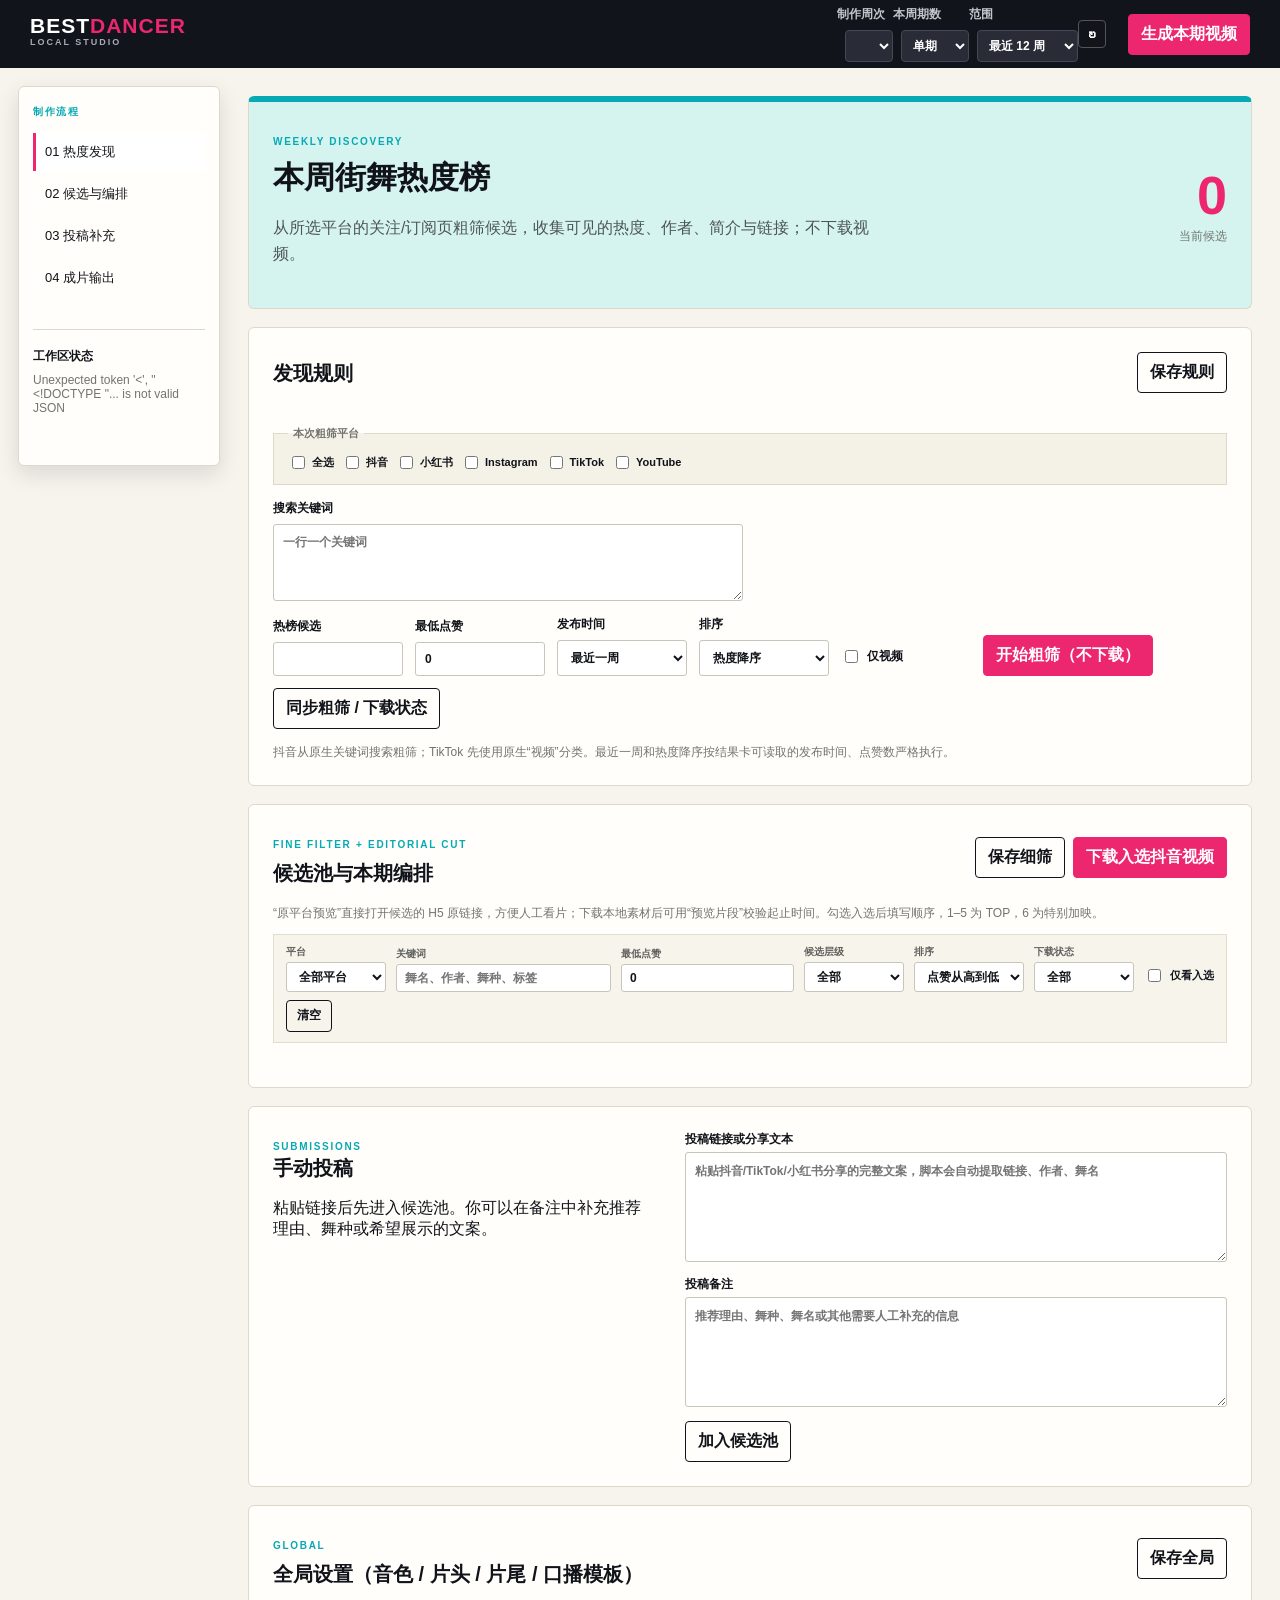
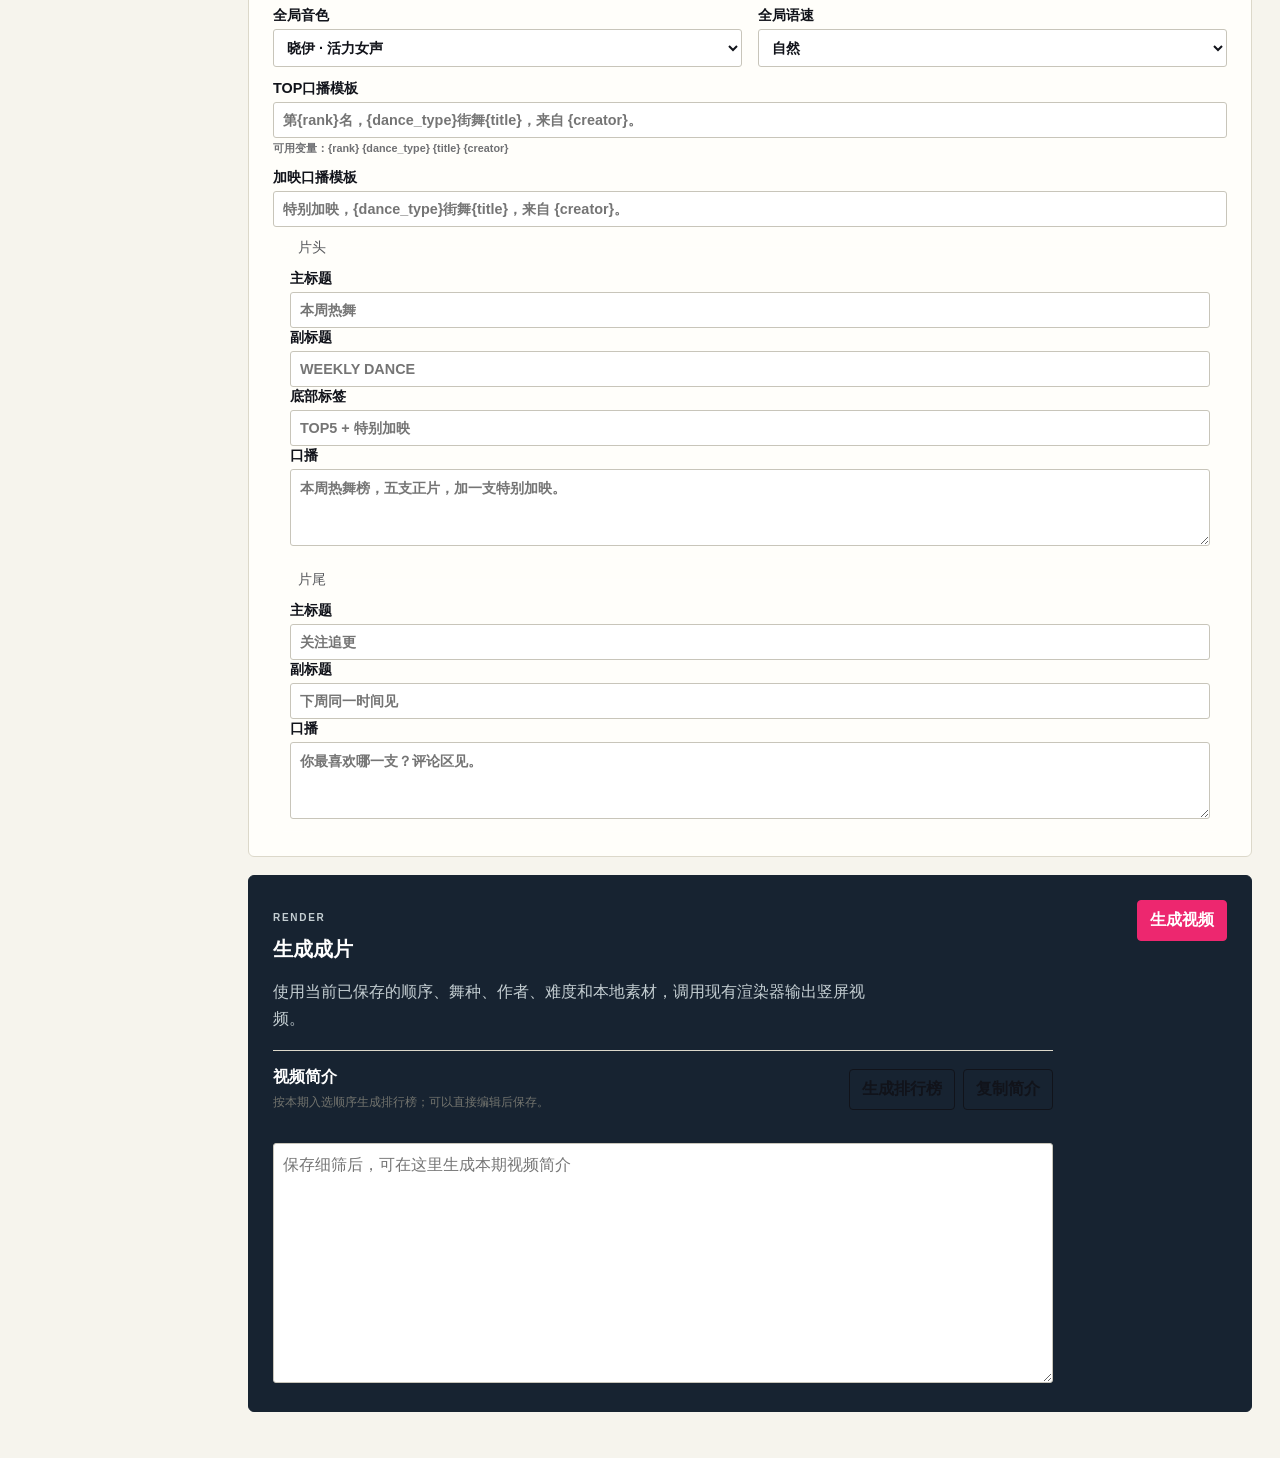
==== commit 284f71d0: "dashboard: 全局音色/语速+片头片尾+口播模板; 修 stars 保存/删除/投稿智能解析; 抖音抠视频改用 v.querySelectorAll('source')" ====
--- a/admin/index.html
+++ b/admin/index.html
@@ -19,11 +19,30 @@
       <section id="discover" class="panel hero"><div><p class="eyebrow">WEEKLY DISCOVERY</p><h1>本周街舞热度榜</h1><p>从所选平台的关注/订阅页粗筛候选，收集可见的热度、作者、简介与链接；不下载视频。</p></div><div class="metric"><strong id="candidate-count">0</strong><span>当前候选</span></div></section>
       <section class="panel settings"><div class="section-head"><h2>发现规则</h2><button id="save-settings">保存规则</button></div><fieldset class="platform-picker"><legend>本次粗筛平台</legend><label><input id="platform-all" type="checkbox">全选</label><label><input class="platform" value="douyin" type="checkbox">抖音</label><label><input class="platform" value="xiaohongshu" type="checkbox">小红书</label><label><input class="platform" value="instagram" type="checkbox">Instagram</label><label><input class="platform" value="tiktok" type="checkbox">TikTok</label><label><input class="platform" value="youtube" type="checkbox">YouTube</label></fieldset><label>搜索关键词<textarea id="keywords" placeholder="一行一个关键词"></textarea></label><div class="inline discovery-filters"><label>热榜候选<input id="top-limit" type="number" min="5" max="100"></label><label>最低点赞<input id="min-likes" type="number" min="0" step="100" value="0"></label><label>发布时间<select id="recent-days"><option value="7">最近一周</option><option value="30">最近一个月</option></select></label><label>排序<select id="sort-by"><option value="heat_desc">热度降序</option></select></label><label class="check-filter"><input id="videos-only" type="checkbox">仅视频</label><button class="primary" id="discover-action">开始粗筛（不下载）</button><button id="import-action">同步粗筛 / 下载状态</button></div><p class="quiet">抖音从原生关键词搜索粗筛；TikTok 先使用原生“视频”分类。最近一周和热度降序按结果卡可读取的发布时间、点赞数严格执行。</p></section>
       <section id="candidates" class="panel"><div class="section-head"><div><p class="eyebrow">FINE FILTER + EDITORIAL CUT</p><h2>候选池与本期编排</h2></div><div class="section-actions"><button id="save-config">保存细筛</button><button class="primary" id="download-action">下载入选抖音视频</button></div></div><p class="quiet">“原平台预览”直接打开候选的 H5 原链接，方便人工看片；下载本地素材后可用“预览片段”校验起止时间。勾选入选后填写顺序，1–5 为 TOP，6 为特别加映。</p><div class="candidate-filters" aria-label="候选筛选"><label>平台<select id="candidate-platform"><option value="">全部平台</option></select></label><label class="candidate-keyword">关键词<input id="candidate-query" type="search" placeholder="舞名、作者、舞种、标签"></label><label>最低点赞<input id="candidate-min-likes" type="number" min="0" step="1000" value="0"></label><label>候选层级<select id="candidate-tier"><option value="">全部</option><option value="top">TOP10</option><option value="backup">备选</option></select></label><label>下载状态<select id="candidate-download"><option value="">全部</option><option value="downloaded">已下载</option><option value="ready">可下载</option><option value="link_only">仅链接</option><option value="failed">下载失败</option></select></label><label class="candidate-selected"><input id="candidate-selected" type="checkbox">仅看入选</label><button id="clear-candidate-filters" type="button" title="清空候选筛选">清空</button></div><div id="candidate-list" class="candidate-list"></div></section>
-      <section id="submit" class="panel submission-panel"><div><p class="eyebrow">SUBMISSIONS</p><h2>手动投稿</h2><p>粘贴链接后先进入候选池。你可以在备注中补充推荐理由、舞种或希望展示的文案。</p></div><form id="submission-form" class="submission-form"><label>投稿链接<input id="manual-url" type="url" placeholder="https://www.douyin.com/video/..." required></label><label>投稿备注<textarea id="manual-note" rows="4" placeholder="推荐理由、舞种、舞名或其他需要人工补充的信息"></textarea></label><button type="submit" id="add-manual">加入候选池</button></form></section>
+      <section id="submit" class="panel submission-panel"><div><p class="eyebrow">SUBMISSIONS</p><h2>手动投稿</h2><p>粘贴链接后先进入候选池。你可以在备注中补充推荐理由、舞种或希望展示的文案。</p></div><form id="submission-form" class="submission-form"><label>投稿链接或分享文本<textarea id="manual-url" rows="3" placeholder="粘贴抖音/TikTok/小红书分享的完整文案，脚本会自动提取链接、作者、舞名" required></textarea></label><label>投稿备注<textarea id="manual-note" rows="4" placeholder="推荐理由、舞种、舞名或其他需要人工补充的信息"></textarea></label><button type="submit" id="add-manual">加入候选池</button></form></section>
+      <section id="global-settings" class="panel"><div class="section-head"><div><p class="eyebrow">GLOBAL</p><h2>全局设置（音色 / 片头 / 片尾 / 口播模板）</h2></div><button id="save-global" type="button">保存全局</button></div>
+        <div class="global-grid">
+          <label>全局音色<select id="global-voice"><option value="zh-CN-XiaoyiNeural">晓伊 · 活力女声</option><option value="zh-CN-XiaoxiaoNeural">晓晓 · 元气女声</option><option value="zh-CN-YunxiNeural">云希 · 清爽男声</option><option value="zh-CN-YunyangNeural">云扬 · 磁性男声</option><option value="zh-CN-YunxiaNeural">云夏 · 轻快男声</option><option value="zh-CN-YunjianNeural">云健 · 沉稳男声</option></select></label>
+          <label>全局语速<select id="global-rate"><option value="+0%">自然</option><option value="+12%">轻快</option><option value="+20%">高能</option><option value="+30%">超快</option></select></label>
+          <label class="global-full">TOP口播模板<input id="vo-tpl" placeholder="第{rank}名，{dance_type}街舞{title}，来自 {creator}。"><small>可用变量：{rank} {dance_type} {title} {creator}</small></label>
+          <label class="global-full">加映口播模板<input id="vo-tpl-classic" placeholder="特别加映，{dance_type}街舞{title}，来自 {creator}。"></label>
+          <fieldset class="global-full"><legend>片头</legend>
+            <label>主标题<input id="intro-title1" placeholder="本周热舞"></label>
+            <label>副标题<input id="intro-title2" placeholder="WEEKLY DANCE"></label>
+            <label>底部标签<input id="intro-foot" placeholder="TOP5 + 特别加映"></label>
+            <label>口播<textarea id="intro-vo" rows="2" placeholder="本周热舞榜，五支正片，加一支特别加映。"></textarea></label>
+          </fieldset>
+          <fieldset class="global-full"><legend>片尾</legend>
+            <label>主标题<input id="outro-title1" placeholder="关注追更"></label>
+            <label>副标题<input id="outro-sub" placeholder="下周同一时间见"></label>
+            <label>口播<textarea id="outro-vo" rows="2" placeholder="你最喜欢哪一支？评论区见。"></textarea></label>
+          </fieldset>
+        </div>
+      </section>
       <section id="produce" class="panel produce"><div class="produce-copy"><p class="eyebrow">RENDER</p><h2>生成成片</h2><p>使用当前已保存的顺序、舞种、作者、难度和本地素材，调用现有渲染器输出竖屏视频。</p><div class="video-description"><div class="section-head"><div><h3>视频简介</h3><p>按本期入选顺序生成排行榜；可以直接编辑后保存。</p></div><div class="section-actions"><button id="generate-description" type="button">生成排行榜</button><button id="copy-description" type="button">复制简介</button></div></div><textarea id="video-description" rows="13" placeholder="保存细筛后，可在这里生成本期视频简介"></textarea></div></div><button class="primary" id="render-bottom">生成视频</button></section>
     </div>
   </main>
-  <template id="candidate-template"><article class="candidate-card"><header class="candidate-card-header"><label class="choose-control"><input class="chosen" type="checkbox"><span>入选本期</span></label><label class="order-control">视频顺序<input class="order" type="number" min="1" max="6" placeholder="-" aria-label="入选顺序"></label><div class="heat"></div><div class="download-cell"></div><a class="source-link" target="_blank" rel="noreferrer noopener">打开原视频</a></header><div class="candidate-fields"><label>舞种<select class="dance-type"><option value="Hip-hop">Hip-hop</option><option value="Urban">Urban</option><option value="Jazz">Jazz</option><option value="K-pop">K-pop</option><option value="水系">水系</option><option value="Popping">Popping</option><option value="Locking">Locking</option></select></label><label>舞名<input class="title" placeholder="填写舞名"></label><label>作者账号<input class="creator" placeholder="@作者"></label><label>难度<select class="stars"><option value="1">1 星</option><option value="2">2 星</option><option value="3">3 星</option><option value="4">4 星</option><option value="5">5 星</option></select></label><label class="narration-field">口播文案<textarea class="narration" rows="3" placeholder="本支舞的口播文案"></textarea></label><div class="clip-voice-row" aria-label="片段与配音"><label>开始秒数<input class="clip-start" type="number" min="0" step="0.1" value="0"></label><label>结束秒数<input class="clip-end" type="number" min="0.1" step="0.1" placeholder="15"></label><label>口播音色<select class="voice"><option value="zh-CN-XiaoyiNeural">晓伊 · 活力女声</option><option value="zh-CN-XiaoxiaoNeural">晓晓 · 元气女声</option><option value="zh-CN-YunxiNeural">云希 · 清爽男声</option><option value="zh-CN-YunyangNeural">云扬 · 磁性男声</option><option value="zh-CN-YunxiaNeural">云夏 · 轻快男声</option><option value="zh-CN-YunjianNeural">云健 · 沉稳男声</option></select></label><label>语速<select class="voice-rate"><option value="+0%">自然</option><option value="+12%">轻快</option><option value="+20%" selected>高能</option></select></label><button class="preview-clip" type="button">预览片段</button><button class="preview-voice" type="button">试听</button><span class="clip-status" aria-live="polite"></span><span class="voice-status" aria-live="polite"></span><video class="clip-player" controls preload="metadata" hidden></video><audio class="voice-player" controls preload="none" hidden></audio></div></div></article></template>
+  <template id="candidate-template"><article class="candidate-card"><header class="candidate-card-header"><label class="choose-control"><input class="chosen" type="checkbox"><span>入选本期</span></label><label class="order-control">视频顺序<input class="order" type="number" min="1" max="6" placeholder="-" aria-label="入选顺序"></label><label class="special-control"><input class="is-special" type="checkbox">特别加映</label><div class="heat"></div><div class="download-cell"></div><a class="source-link" target="_blank" rel="noreferrer noopener">打开原视频</a></header><div class="candidate-fields"><label>舞种<select class="dance-type"><option value="Hip-hop">Hip-hop</option><option value="Urban">Urban</option><option value="Jazz">Jazz</option><option value="K-pop">K-pop</option><option value="水系">水系</option><option value="Popping">Popping</option><option value="Locking">Locking</option></select></label><label>舞名<input class="title" placeholder="填写舞名"></label><label>作者账号<input class="creator" placeholder="@作者"></label><label>难度<select class="stars"><option value="1">1 星</option><option value="2">2 星</option><option value="3">3 星</option><option value="4">4 星</option><option value="5">5 星</option></select></label><label class="narration-field">口播文案<textarea class="narration" rows="3" placeholder="本支舞的口播文案"></textarea></label><div class="clip-voice-row" aria-label="片段与配音"><label>开始秒数<input class="clip-start" type="number" min="0" step="0.1" value="0"></label><label>结束秒数<input class="clip-end" type="number" min="0.1" step="0.1" placeholder="15"></label><button class="preview-clip" type="button">预览片段</button><button class="preview-voice" type="button">试听</button><span class="clip-status" aria-live="polite"></span><span class="voice-status" aria-live="polite"></span><video class="clip-player" controls preload="metadata" hidden></video><audio class="voice-player" controls preload="none" hidden></audio></div></div></article></template>
   <script src="app.js"></script>
 </body>
 </html>
--- a/admin/overrides.css
+++ b/admin/overrides.css
@@ -338,3 +338,34 @@
   font-size: 11px; padding: 2px 8px; border-radius: 10px;
   margin-right: 8px;
 }
+
+/* 特别加映 checkbox 单独高亮 */
+.special-control { display:inline-flex; align-items:center; gap:4px; margin-left:8px; font-size:12px; color:#ffb84d; cursor:pointer; }
+.special-control input[type=checkbox] { accent-color:#ffb84d; }
+
+/* 已入选卡片头部位置控件 */
+.pin-bar {
+  display:inline-flex; align-items:center; gap:6px;
+  padding:4px 8px; margin-right:12px;
+  background:rgba(255,77,143,.10); border-radius:6px;
+  border:1px solid rgba(255,77,143,.35);
+}
+.pin-bar button { background:#2a2a3c; color:#fff; border:none; border-radius:4px; padding:2px 8px; cursor:pointer; font-size:13px; }
+.pin-bar button:disabled { opacity:.3; cursor:not-allowed; }
+.pin-bar button:hover:not(:disabled) { background:#ff4d8f; }
+.pin-bar .pin-label { font-weight:600; color:#ff4d8f; min-width:78px; text-align:center; font-size:12px; }
+.pin-bar .pin-label.is-special { color:#ffb84d; }
+.pin-bar .pin-special.active { background:#ffb84d; color:#1a1a24; }
+.pin-bar .pin-remove:hover { background:#e33; }
+
+/* 老 order-control 和 is-special checkbox 隐藏 */
+.order-control, .special-control { display:none !important; }
+
+/* 全局设置面板 */
+.global-grid { display:grid; grid-template-columns: 1fr 1fr; gap:12px 16px; margin-top:12px; }
+.global-grid .global-full { grid-column: 1 / -1; }
+.global-grid fieldset { border:1px solid rgba(255,255,255,0.12); border-radius:8px; padding:12px 14px; }
+.global-grid fieldset legend { padding:0 8px; font-size:0.85em; opacity:0.7; }
+.global-grid label { display:flex; flex-direction:column; gap:4px; font-size:0.9em; }
+.global-grid input, .global-grid textarea, .global-grid select { width:100%; }
+.global-grid small { opacity:0.6; font-size:0.75em; }
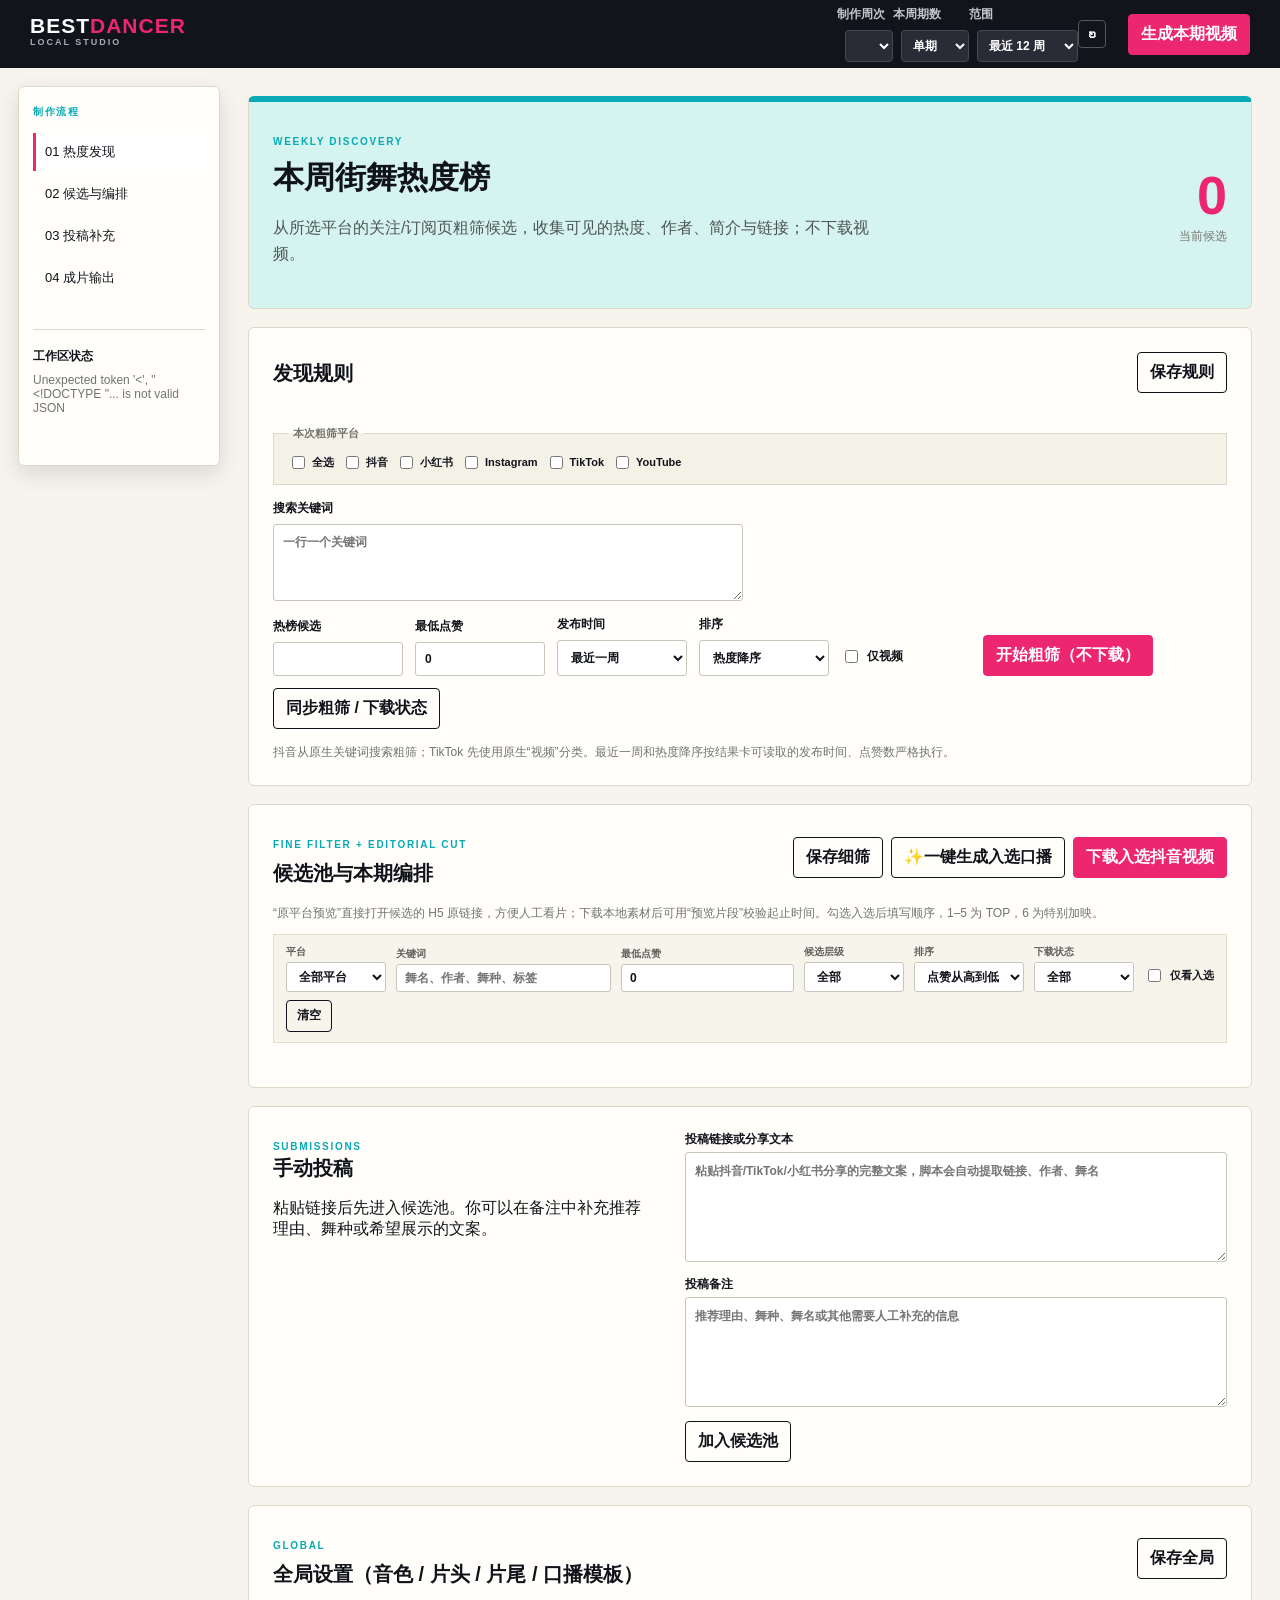
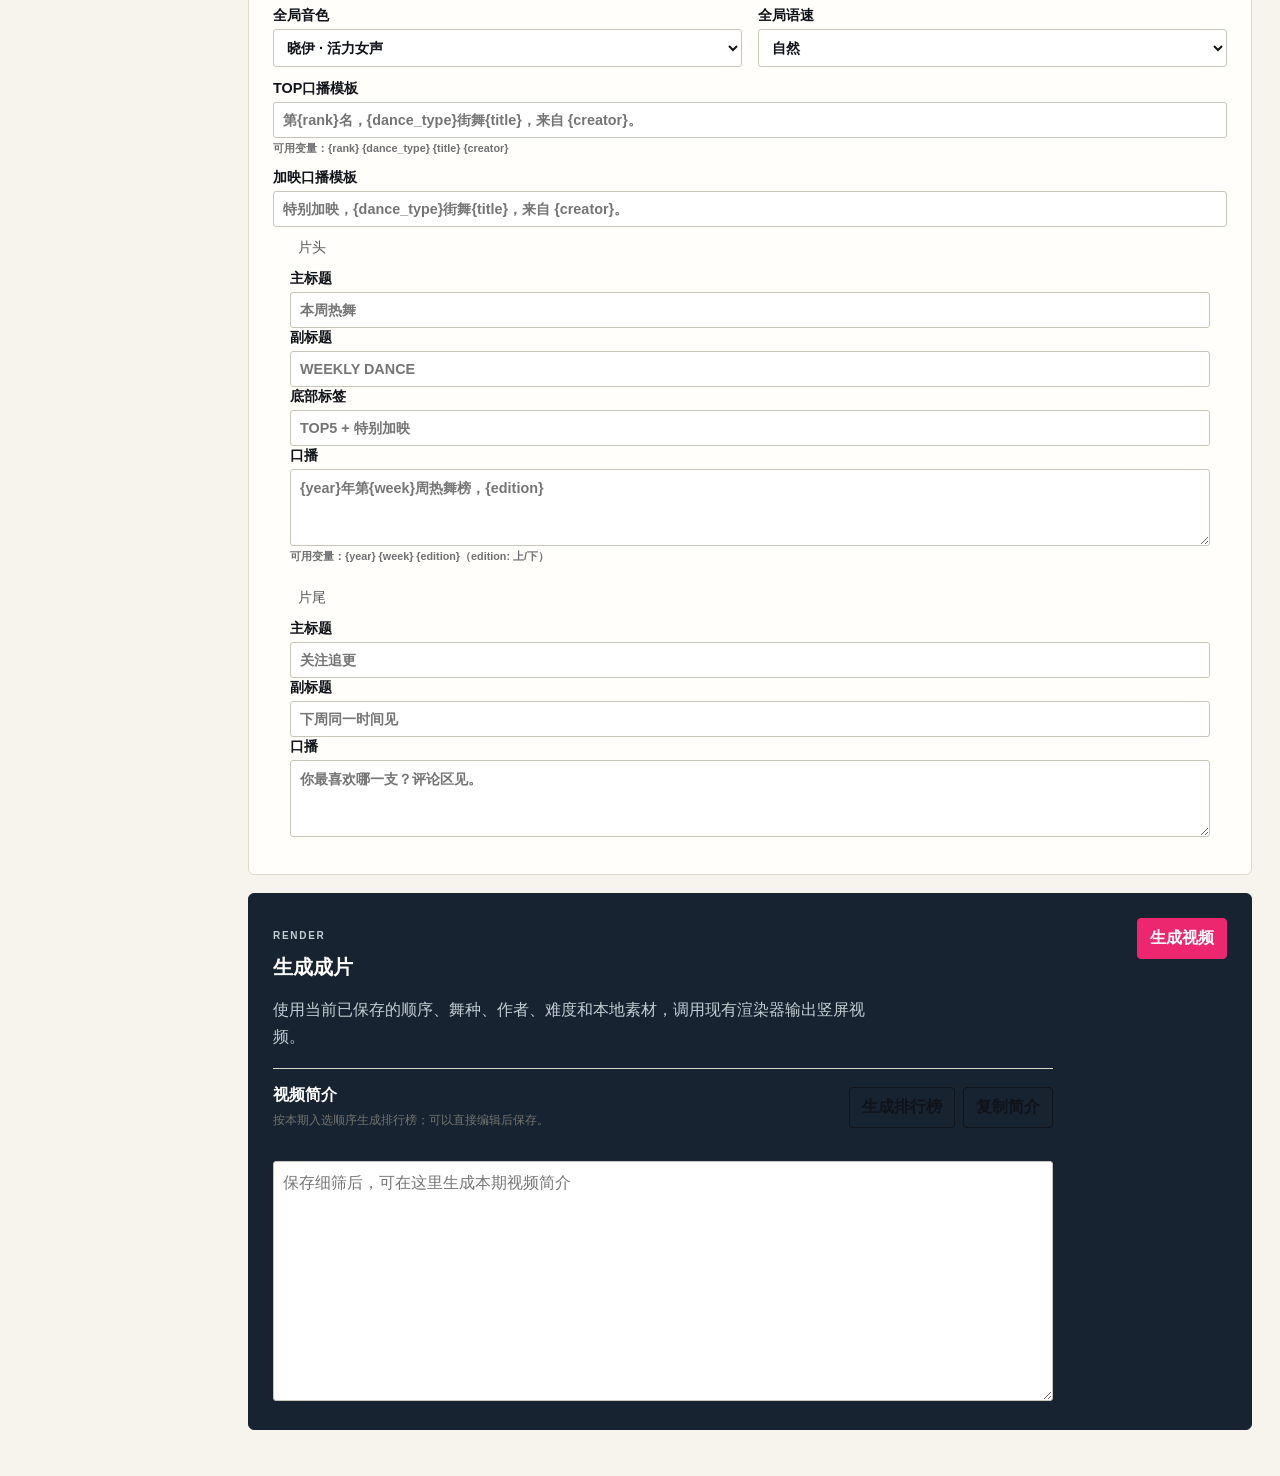
==== commit afaa3ca8: "片头vo支持{year}{week}{edition}变量+一键生成入选口播按钮" ====
--- a/admin/index.html
+++ b/admin/index.html
@@ -18,7 +18,7 @@
     <div class="content">
       <section id="discover" class="panel hero"><div><p class="eyebrow">WEEKLY DISCOVERY</p><h1>本周街舞热度榜</h1><p>从所选平台的关注/订阅页粗筛候选，收集可见的热度、作者、简介与链接；不下载视频。</p></div><div class="metric"><strong id="candidate-count">0</strong><span>当前候选</span></div></section>
       <section class="panel settings"><div class="section-head"><h2>发现规则</h2><button id="save-settings">保存规则</button></div><fieldset class="platform-picker"><legend>本次粗筛平台</legend><label><input id="platform-all" type="checkbox">全选</label><label><input class="platform" value="douyin" type="checkbox">抖音</label><label><input class="platform" value="xiaohongshu" type="checkbox">小红书</label><label><input class="platform" value="instagram" type="checkbox">Instagram</label><label><input class="platform" value="tiktok" type="checkbox">TikTok</label><label><input class="platform" value="youtube" type="checkbox">YouTube</label></fieldset><label>搜索关键词<textarea id="keywords" placeholder="一行一个关键词"></textarea></label><div class="inline discovery-filters"><label>热榜候选<input id="top-limit" type="number" min="5" max="100"></label><label>最低点赞<input id="min-likes" type="number" min="0" step="100" value="0"></label><label>发布时间<select id="recent-days"><option value="7">最近一周</option><option value="30">最近一个月</option></select></label><label>排序<select id="sort-by"><option value="heat_desc">热度降序</option></select></label><label class="check-filter"><input id="videos-only" type="checkbox">仅视频</label><button class="primary" id="discover-action">开始粗筛（不下载）</button><button id="import-action">同步粗筛 / 下载状态</button></div><p class="quiet">抖音从原生关键词搜索粗筛；TikTok 先使用原生“视频”分类。最近一周和热度降序按结果卡可读取的发布时间、点赞数严格执行。</p></section>
-      <section id="candidates" class="panel"><div class="section-head"><div><p class="eyebrow">FINE FILTER + EDITORIAL CUT</p><h2>候选池与本期编排</h2></div><div class="section-actions"><button id="save-config">保存细筛</button><button class="primary" id="download-action">下载入选抖音视频</button></div></div><p class="quiet">“原平台预览”直接打开候选的 H5 原链接，方便人工看片；下载本地素材后可用“预览片段”校验起止时间。勾选入选后填写顺序，1–5 为 TOP，6 为特别加映。</p><div class="candidate-filters" aria-label="候选筛选"><label>平台<select id="candidate-platform"><option value="">全部平台</option></select></label><label class="candidate-keyword">关键词<input id="candidate-query" type="search" placeholder="舞名、作者、舞种、标签"></label><label>最低点赞<input id="candidate-min-likes" type="number" min="0" step="1000" value="0"></label><label>候选层级<select id="candidate-tier"><option value="">全部</option><option value="top">TOP10</option><option value="backup">备选</option></select></label><label>下载状态<select id="candidate-download"><option value="">全部</option><option value="downloaded">已下载</option><option value="ready">可下载</option><option value="link_only">仅链接</option><option value="failed">下载失败</option></select></label><label class="candidate-selected"><input id="candidate-selected" type="checkbox">仅看入选</label><button id="clear-candidate-filters" type="button" title="清空候选筛选">清空</button></div><div id="candidate-list" class="candidate-list"></div></section>
+      <section id="candidates" class="panel"><div class="section-head"><div><p class="eyebrow">FINE FILTER + EDITORIAL CUT</p><h2>候选池与本期编排</h2></div><div class="section-actions"><button id="save-config">保存细筛</button><button id="regen-vo" type="button" title="按模板重新生成所有已入选的口播文案">✨一键生成入选口播</button><button class="primary" id="download-action">下载入选抖音视频</button></div></div><p class="quiet">“原平台预览”直接打开候选的 H5 原链接，方便人工看片；下载本地素材后可用“预览片段”校验起止时间。勾选入选后填写顺序，1–5 为 TOP，6 为特别加映。</p><div class="candidate-filters" aria-label="候选筛选"><label>平台<select id="candidate-platform"><option value="">全部平台</option></select></label><label class="candidate-keyword">关键词<input id="candidate-query" type="search" placeholder="舞名、作者、舞种、标签"></label><label>最低点赞<input id="candidate-min-likes" type="number" min="0" step="1000" value="0"></label><label>候选层级<select id="candidate-tier"><option value="">全部</option><option value="top">TOP10</option><option value="backup">备选</option></select></label><label>下载状态<select id="candidate-download"><option value="">全部</option><option value="downloaded">已下载</option><option value="ready">可下载</option><option value="link_only">仅链接</option><option value="failed">下载失败</option></select></label><label class="candidate-selected"><input id="candidate-selected" type="checkbox">仅看入选</label><button id="clear-candidate-filters" type="button" title="清空候选筛选">清空</button></div><div id="candidate-list" class="candidate-list"></div></section>
       <section id="submit" class="panel submission-panel"><div><p class="eyebrow">SUBMISSIONS</p><h2>手动投稿</h2><p>粘贴链接后先进入候选池。你可以在备注中补充推荐理由、舞种或希望展示的文案。</p></div><form id="submission-form" class="submission-form"><label>投稿链接或分享文本<textarea id="manual-url" rows="3" placeholder="粘贴抖音/TikTok/小红书分享的完整文案，脚本会自动提取链接、作者、舞名" required></textarea></label><label>投稿备注<textarea id="manual-note" rows="4" placeholder="推荐理由、舞种、舞名或其他需要人工补充的信息"></textarea></label><button type="submit" id="add-manual">加入候选池</button></form></section>
       <section id="global-settings" class="panel"><div class="section-head"><div><p class="eyebrow">GLOBAL</p><h2>全局设置（音色 / 片头 / 片尾 / 口播模板）</h2></div><button id="save-global" type="button">保存全局</button></div>
         <div class="global-grid">
@@ -30,7 +30,7 @@
             <label>主标题<input id="intro-title1" placeholder="本周热舞"></label>
             <label>副标题<input id="intro-title2" placeholder="WEEKLY DANCE"></label>
             <label>底部标签<input id="intro-foot" placeholder="TOP5 + 特别加映"></label>
-            <label>口播<textarea id="intro-vo" rows="2" placeholder="本周热舞榜，五支正片，加一支特别加映。"></textarea></label>
+            <label>口播<textarea id="intro-vo" rows="2" placeholder="{year}年第{week}周热舞榜，{edition}"></textarea><small>可用变量：{year} {week} {edition}（edition: 上/下）</small></label>
           </fieldset>
           <fieldset class="global-full"><legend>片尾</legend>
             <label>主标题<input id="outro-title1" placeholder="关注追更"></label>
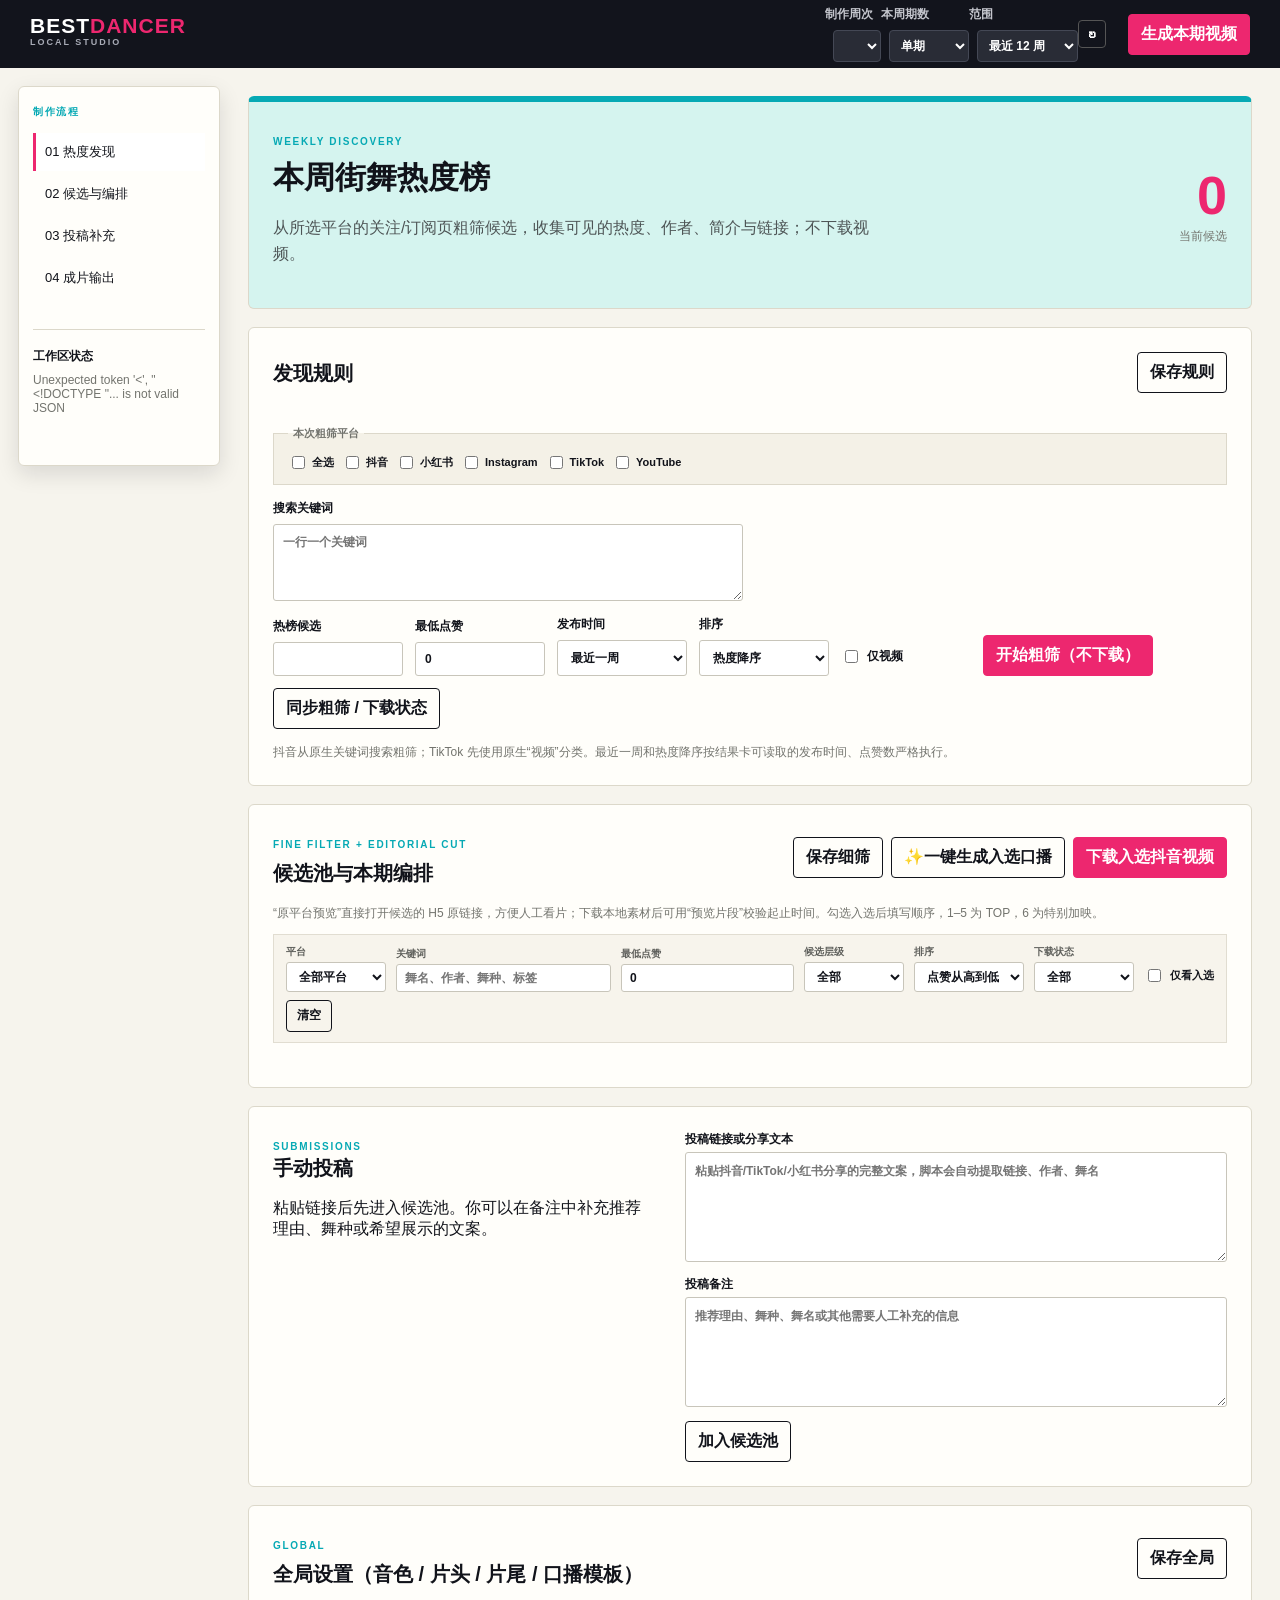
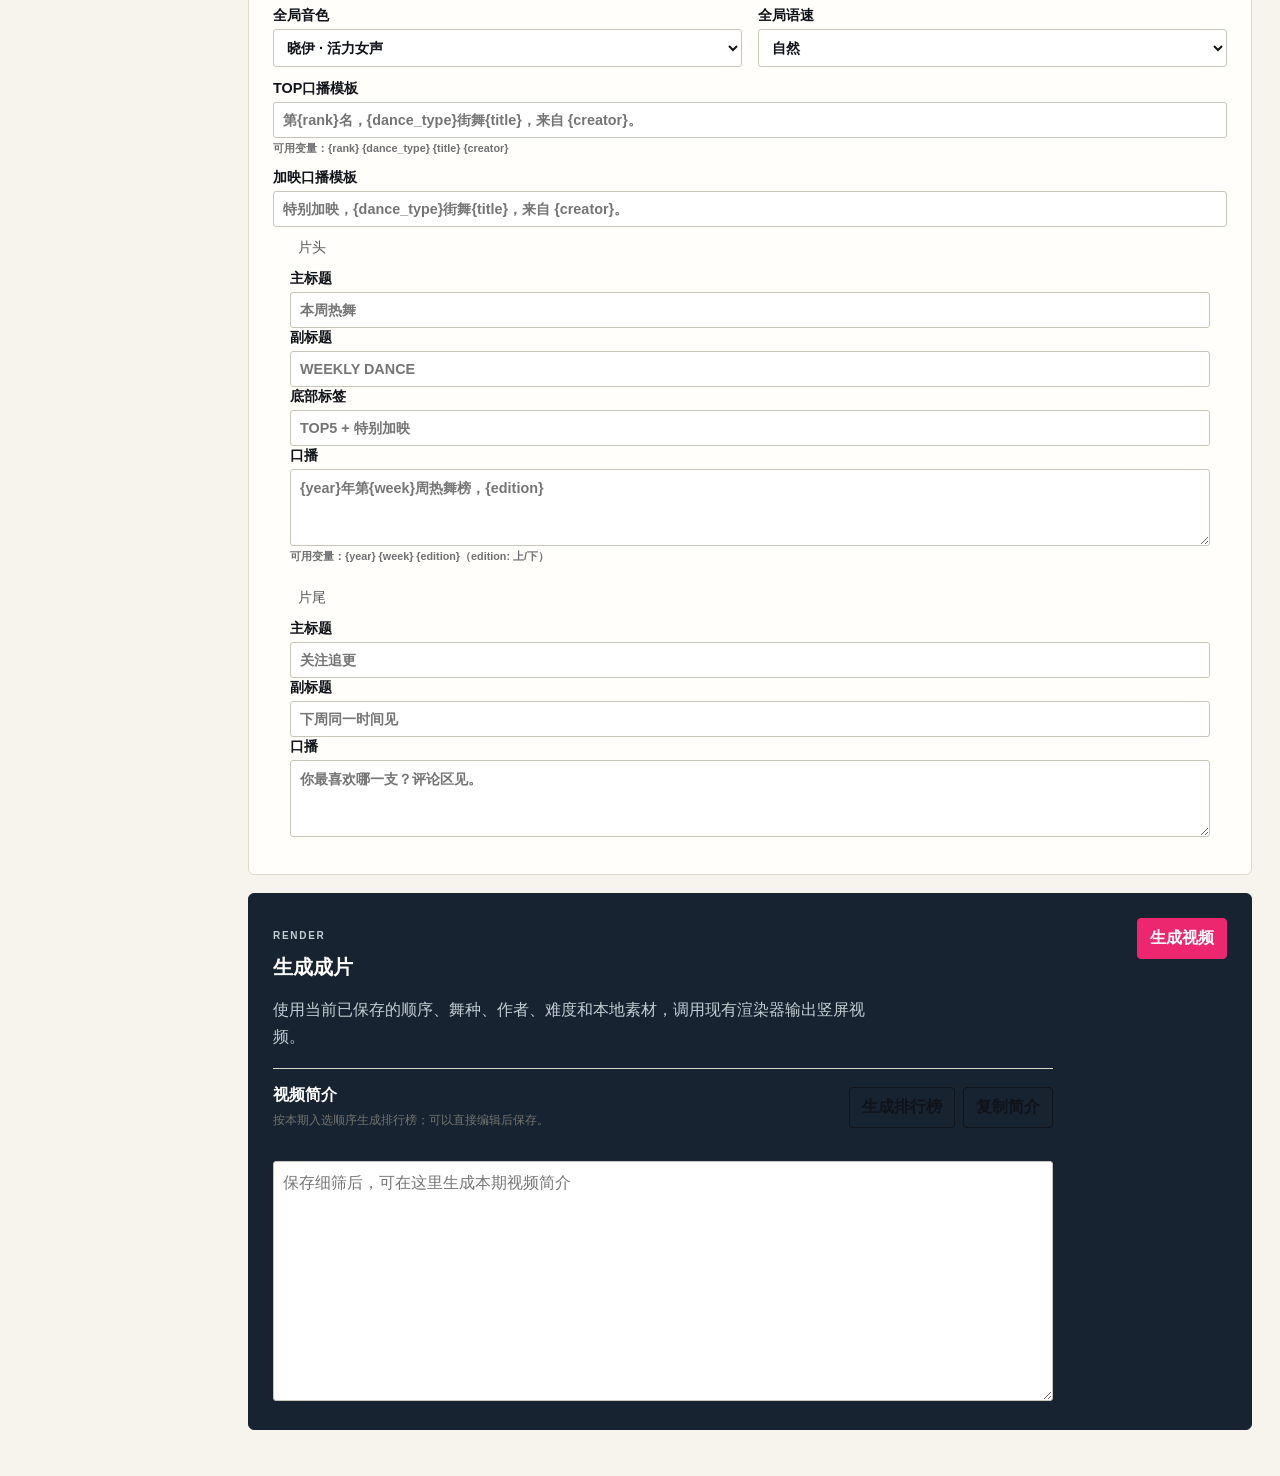
==== commit 0f821b0b: "支持W30-C..W30-Z多期(A→第一篇,B→第二篇...)+W30-C成片,跨A/B/C严格去重" ====
--- a/admin/index.html
+++ b/admin/index.html
@@ -8,7 +8,7 @@
   <link rel="stylesheet" href="overrides.css">
 </head>
 <body>
-  <header><div class="brand">BEST<span>DANCER</span><small>LOCAL STUDIO</small></div><div class="episode"><label>制作周次<select id="week" aria-label="制作周次"></select></label><label>本周期数<select id="edition" aria-label="本周期数"><option value="">单期</option><option value="A">上部</option><option value="B">下部</option></select></label><label>范围<select id="workspace-range" aria-label="最近周数"><option value="8">最近 8 周</option><option value="12" selected>最近 12 周</option><option value="24">最近 24 周</option></select></label><button class="icon" id="reload" title="刷新工作区">↻</button></div><button class="primary" id="render">生成本期视频</button></header>
+  <header><div class="brand">BEST<span>DANCER</span><small>LOCAL STUDIO</small></div><div class="episode"><label>制作周次<select id="week" aria-label="制作周次"></select></label><label>本周期数<select id="edition" aria-label="本周期数"><option value="">单期</option><option value="A">第一篇</option><option value="B">第二篇</option><option value="C">第三篇</option><option value="D">第四篇</option><option value="E">第五篇</option><option value="F">第六篇</option></select></label><label>范围<select id="workspace-range" aria-label="最近周数"><option value="8">最近 8 周</option><option value="12" selected>最近 12 周</option><option value="24">最近 24 周</option></select></label><button class="icon" id="reload" title="刷新工作区">↻</button></div><button class="primary" id="render">生成本期视频</button></header>
   <main>
     <aside>
       <div class="rail-title">制作流程</div>
